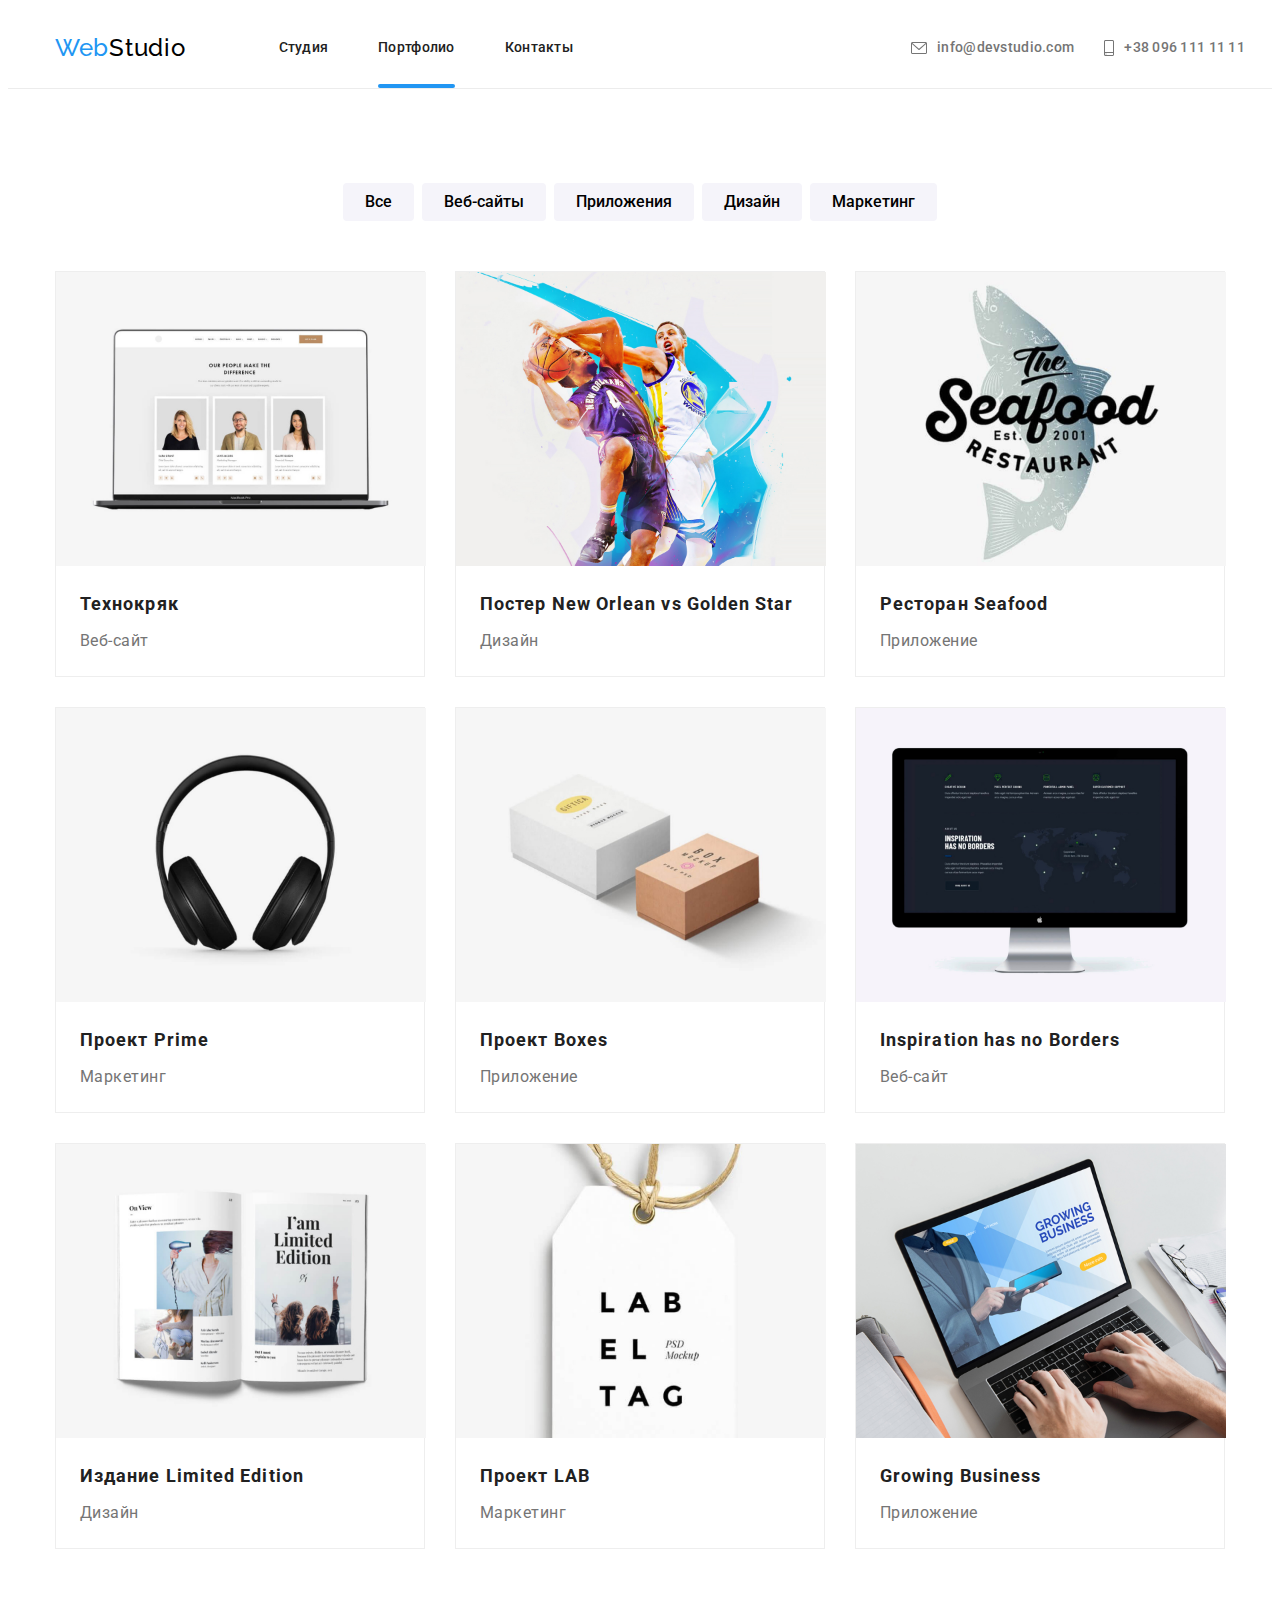
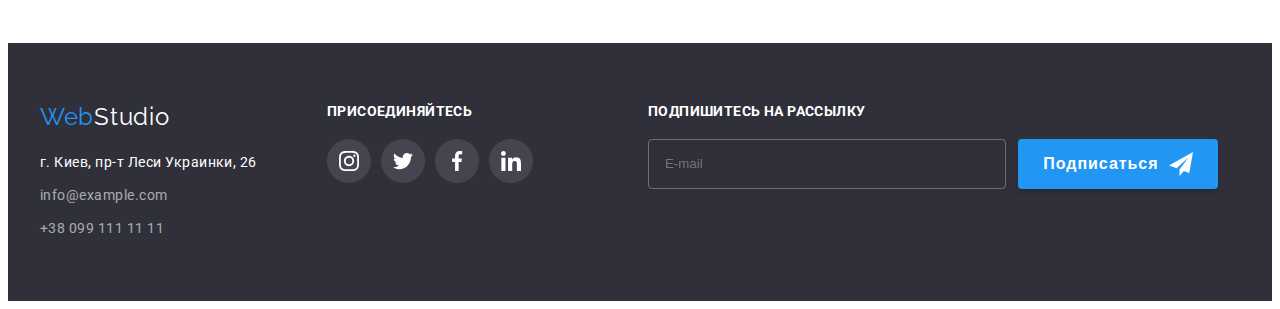
==== portfolio.html @ f9ff65e9 "1-st part" ====
<!DOCTYPE html>
<html lang="ru">
<head>
    <meta charset="UTF-8">
    <meta http-equiv="X-UA-Compatible" content="IE=edge">
    <meta name="viewport" content="width=device-width, initial-scale=1.0">
    <link href="https://fonts.googleapis.com/css2?family=Raleway:wght@700&family=Roboto:wght@400;500;700;900&display=swap" rel="stylesheet">
    <link rel="stylesheet" href="https://cdnjs.cloudflare.com/ajax/libs/modern-normalize/1.0.0/modern-normalize.min.css" integrity="sha512-ISS7cAi1PEhQ8jnbJpJZMd29NlhNj4AWYyLOSp2CE/CsHxTCu+r+t0D2yoJudVrd0/8fTVPUVDzY5Tvli75u/g==" crossorigin="anonymous">
    <link rel="stylesheet" href="./css/main.min.css">
    <title>Portfolio</title>
</head>
<body>
    <header class="header header--bordered">
        <div class="container header__container ">
            <a href="" class="logo header__logo"><span class="logo__web">Web</span>Studio</a>
            <button type="button" class="mobile-menu__open" data-mobile-menu-open>
                <svg class="mobile-menu__icon" width="40" height="40" class="icon">
                    <use href="./images/sprite.svg#mobile-open"></use>
                </svg>
            </button>
        
            <div class="mobile-menu" data-mobile-menu>
                <button type="button" class="mobile-menu__close" data-mobile-menu-close>
                    <svg class="mobile-menu__icon" width="40" height="40" class="icon">
                        <use href="./images/sprite.svg#mobile-close"></use>
                    </svg>
                </button>
                <nav class="nav">
                    <ul class="nav__list list">
                        <li class="nav__item">
                            <a href="./index.html" class="nav__link">Студия</a>
                        </li>
    
                        <li class="nav__item">
                            <a class="nav__link nav__link--current" href="./portfolio.html">Портфолио</a>
                        </li>
    
                        <li class="nav__item">
                            <a class="nav__link" href="">Контакты</a>
                        </li>
                    </ul>
                </nav>
                <ul class="contacts list">
                    <li class="contacts__item">
                        <a class="contacts__link" href="mailto:info@devstudio.com" target="_blank">
                            <svg class="contacts__icon" width="16" height="12" class="icon">
                                <use href="./images/sprite.svg#envelope"></use>
                            </svg>
                            <span class="contacts__info">info@devstudio.com</span>
                        </a>
                    </li>
    
                    <li class="contacts__item">
                        <a class="contacts__link" href="tel:0961111111">
                            <svg class="contacts__icon" width="10" height="16" class="icon">
                                <use href="./images/sprite.svg#smartphone"></use>
                            </svg>
                            <span class="contacts__info">+38 096 111 11 11</span>
                        </a>
                    </li>
                </ul>
    
                <ul class="mobile-menu__socials">
                    <li class="mobile-menu__social-link"><a href="">Instagram</a></li>
                    <li class="mobile-menu__social-link"><a href="">Twitter</a></li>
                    <li class="mobile-menu__social-link"><a href="">Facebook</a></li>
                    <li class="mobile-menu__social-link"><a href="">LinkedIn</a></li>
                </ul>
            </div>
        </div>
    </header>
    
    <main>
        <section class="portfolio">
            <div class="container">
                <ul class="filter list">
                    <li class="filter__item"><button class="filter__btn" type="button">Все</button></li>
                    <li class="filter__item"><button class="filter__btn" type="button">Веб-сайты</button></li>
                    <li class="filter__item"><button class="filter__btn" type="button">Приложения</button></li>
                    <li class="filter__item"><button class="filter__btn" type="button">Дизайн</button></li>
                    <li class="filter__item"><button class="filter__btn" type="button">Маркетинг</button></li>
                </ul>
            
                <ul class="portfolio__list list ">
                    <li class="portfolio__item">
                        <a class="project" href="">
                            <div class="project__animation">
                                <img class="project__img" src="./images/Portfolio1.jpg" alt="Ноутбук с фото людей на экране" width="370">
                                <p class="project__description">Технокряк это современная площадка распространения коронавируса. Компании используют эту платформу для цифрового шпионажа и атак на защищённые сервера конкурентов.</p>
                            </div>

                            <div class="project__caption">
                                <h2 class="project__name">Технокряк</h2>
                                <p class="project__type">Веб-сайт</p>   
                            </div>
                        </a>                        
                    </li>

                    <li class="portfolio__item">
                        <a class="project" href="">
                            <div class="project__animation">
                                <img class="project__img" src="./images/Portfolio2.jpg" alt="Два баскетболиста" width="370">
                                <p class="project__description">Технокряк это современная площадка распространения коронавируса. Компании используют эту платформу для цифрового шпионажа и атак на защищённые сервера конкурентов.</p>
                            </div>
                            
                            <div class="project__caption">
                                <h2 class="project__name">Постер New Orlean vs Golden Star</h2>
                                <p class="project__type">Дизайн</p> 
                            </div>
                        </a>
                        
                    </li>

                    <li class="portfolio__item">
                        <a class="project" href="">
                            <div class="project__animation">
                                <img class="project__img" src="./images/Portfolio3.jpg" alt="Надпись The Seafood Restaurant с рыбой на заднем фоне" width="370">
                                <p class="project__description">Технокряк это современная площадка распространения коронавируса. Компании используют эту платформу для цифрового шпионажа и атак на защищённые сервера конкурентов.</p>
                            </div>
                            
                            <div class="project__caption">
                                <h2 class="project__name">Ресторан Seafood</h2>
                                <p class="project__type">Приложение</p>
                            </div> 
                        </a>                       
                    </li>

                    <li class="portfolio__item">
                        <a class="project" href="">
                            <div class="project__animation">
                                <img class="project__img" src="./images/Portfolio4.jpg" alt="Накладные наушники" width="370">
                                <p class="project__description">Технокряк это современная площадка распространения коронавируса. Компании используют эту платформу для цифрового шпионажа и атак на защищённые сервера конкурентов.</p>
                            </div>

                            <div class="project__caption">
                                <h2 class="project__name">Проект Prime</h2>
                                <p class="project__type">Маркетинг</p>
                            </div>
                        </a>                       
                    </li>

                    <li class="portfolio__item">
                        <a class="project" href="">
                            <div class="project__animation">
                                <img class="project__img" src="./images/Portfolio5.jpg" alt="Две коробки" width="370">
                                <p class="project__description">Технокряк это современная площадка распространения коронавируса. Компании используют эту платформу для цифрового шпионажа и атак на защищённые сервера конкурентов.</p>
                            </div>

                            <div class="project__caption">
                                <h2 class="project__name">Проект Boxes</h2>
                                <p class="project__type">Приложение</p>
                            </div> 
                        </a>
                    </li>

                    <li class="portfolio__item">
                        <a class="project" href="">
                            <div class="project__animation">
                                <img class="project__img" src="./images/Portfolio6.jpg" alt="Монитор" width="370">
                                <p class="project__description">Технокряк это современная площадка распространения коронавируса. Компании используют эту платформу для цифрового шпионажа и атак на защищённые сервера конкурентов.</p>
                            </div>

                            <div class="project__caption">
                                <h2 class="project__name">Inspiration has no Borders</h2>
                                <p class="project__type">Веб-сайт</p>
                            </div>
                        </a> 
                    </li>
                    
                    <li class="portfolio__item">
                        <a class="project" href="">
                            <div class="project__animation">
                                <img class="project__img" src="./images/Portfolio7.jpg" alt="Журнал с иллюстрациями" width="370">
                                <p class="project__description">Технокряк это современная площадка распространения коронавируса. Компании используют эту платформу для цифрового шпионажа и атак на защищённые сервера конкурентов.</p>
                            </div>

                            <div class="project__caption">
                                <h2 class="project__name">Издание Limited Edition</h2>
                                <p class="project__type">Дизайн</p>
                            </div>
                        </a>                       
                    </li>

                    <li class="portfolio__item">
                        <a class="project" href="">
                            <div class="project__animation">
                                <img class="project__img" src="./images/Portfolio8.jpg" alt="Этикетка" width="370">
                                <p class="project__description">Технокряк это современная площадка распространения коронавируса. Компании используют эту платформу для цифрового шпионажа и атак на защищённые сервера конкурентов.</p>
                            </div>

                            <div class="project__caption">
                                <h2 class="project__name">Проект LAB</h2>
                                <p class="project__type">Маркетинг</p> 
                            </div> 
                        </a>                     
                    </li>

                    <li class="portfolio__item">
                        <a class="project" href="">
                            <div class="project__animation">
                                <img class="project__img" src="./images/Portfolio9.jpg" alt="Руки печатают на клавиатуре ноутбука" width="370">
                                <p class="project__description">Технокряк это современная площадка распространения коронавируса. Компании используют эту платформу для цифрового шпионажа и атак на защищённые сервера конкурентов.</p>
                            </div>

                            <div class="project__caption">
                                <h2 class="project__name">Growing Business</h2>
                                <p class="project__type">Приложение</p>
                            </div>
                        </a>                       
                    </li>
                </ul>
            </div>
        </section>
    </main>

    <footer class="footer">
        <div class="container footer__container">
            <div class="footer__first-column">
                <a href="" class="logo footer__logo"><span class="logo__web">Web</span>Studio</a>
                <address class="address">
                    <span class="address__physical">г. Киев, пр-т Леси Украинки, 26</span>
                    <ul class="address__list list">
                        <li class="address__item">
                            <a class="address__link" href="mailto:info@example.com" target="_blank">info@example.com</a>
    
                        </li>
                        <li class="address__item">
                            <a class="address__link" href="tel:0961111111">+38 099 111 11 11</a>
    
                        </li>
                    </ul>
                </address>
            </div>
    
            <div class="footer__second-column">
                <p class="footer__join">Присоединяйтесь</p>
                <ul class="socials footer__socials list">
                    <li class="socials__item footer__socials-link"><a class="socials__link" href="">
                            <svg class="socials__icon" width="20" height="20" aria-label="instagram">
                                <use href="./images/sprite.svg#inst"></use>
                            </svg></a></li>
                    <li><a class="socials__link footer__socials-link" href="">
                            <svg class="socials__icon" width="20" height="20" aria-label="twitter">
                                <use href="./images/sprite.svg#twitter"></use>
                            </svg></a></li>
                    <li><a class="socials__link footer__socials-link" href="">
                            <svg class="socials__icon" width="20" height="20" aria-label="facebook">
                                <use href="./images/sprite.svg#facebook"></use>
                            </svg></a></li>
                    <li><a class="socials__link footer__socials-link" href="">
                            <svg class="socials__icon" width="20" height="20" aria-label="linkedin">
                                <use href="./images/sprite.svg#linkedin"></use>
                            </svg></a></li>
                </ul>
            </div>
    
            <div class="footer__third-column">
                <form class="footer__form">
                    <label class="footer__join" for="email">Подпишитесь на рассылку</label>
                    <input class="footer__input" name="email-sub" type="email" id="email" placeholder="E-mail">
                </form>
                <button type="submit" class="footer__btn btn">Подписаться<span class="footer__btn-icon"><svg
                            class="footer__tg" width="24" height="24">
                            <use href="./images/sprite.svg#send"></use>
                        </svg></span></button>
            </div>
        </div>
    </footer>

    <script src="./js/mobile-menu.js"></script>
</body>
</html>
---- css/main.min.css ----
html{-webkit-box-sizing:border-box;box-sizing:border-box}*,*::before,*::after{-webkit-box-sizing:inherit;box-sizing:inherit}p,h1,h2,h3,h4,h5,h6{margin:0}ul{margin:0;padding:0;list-style:none}button{cursor:pointer}img{display:block;width:100%;height:auto}a{text-decoration:none;color:inherit}svg{fill:currentColor}body{color:#212121;background-color:#fff;font-family:'Roboto', sans-serif;letter-spacing:0.03em}p{color:#757575}.container{padding:0 15px;margin-left:auto;margin-right:auto}@media screen and (min-width: 480px){.container{width:480px}}@media screen and (min-width: 768px){.container{width:768px}}@media screen and (min-width: 1200px){.container{width:1200px}}.btn{color:#fff;background-color:#2196f3;font-weight:700;font-size:16px;line-height:1.87;letter-spacing:0.06em;display:inline-block;padding:10px 32px;border-radius:4px;-webkit-box-shadow:0px 4px 4px rgba(0,0,0,0.15);box-shadow:0px 4px 4px rgba(0,0,0,0.15);margin-right:auto;margin-left:auto;border:0}.headline{font-weight:700;font-size:36px;line-height:1.17;text-align:center;margin-bottom:50px}.socials{width:206px;height:44px;display:-webkit-box;display:-ms-flexbox;display:flex;-webkit-box-pack:justify;-ms-flex-pack:justify;justify-content:space-between}.socials__link{display:-webkit-box;display:-ms-flexbox;display:flex;-webkit-box-align:center;-ms-flex-align:center;align-items:center;width:44px;height:44px;padding:12px;border-radius:50%;-webkit-transition:color 250ms cubic-bezier(0.4, 0, 0.2, 1),background-color 250ms cubic-bezier(0.4, 0, 0.2, 1);transition:color 250ms cubic-bezier(0.4, 0, 0.2, 1),background-color 250ms cubic-bezier(0.4, 0, 0.2, 1)}.socials__link:hover,.socials__link:focus{color:#fff;background-color:#2196f3}.logo{font-family:'Raleway', sans-serif;font-style:700;font-size:24px;line-height:1.19;letter-spacing:0.03em;display:block}.logo__web{color:#2196f3}.header__logo{color:#000000;padding:16px 0}.footer__logo{color:#fff}.header{font-weight:500;font-size:14px;line-height:1.18;letter-spacing:0.02em}.header__container{display:-webkit-box;display:-ms-flexbox;display:flex;-webkit-box-align:center;-ms-flex-align:center;align-items:center;-webkit-box-pack:justify;-ms-flex-pack:justify;justify-content:space-between}@media screen and (min-width: 768px){.header{line-height:1.14;-webkit-box-pack:stretch;-ms-flex-pack:stretch;justify-content:stretch}.header--bordered{border-bottom:1px solid #ececec}}@media screen and (max-width: 767px){.nav{font-size:40px;margin-bottom:302px}.nav__item:not(:last-child){margin-bottom:32px}}@media screen and (min-width: 768px){.nav{margin-left:88px;line-height:1.14;margin-right:auto}.nav__list{display:-webkit-box;display:-ms-flexbox;display:flex}.nav__item:not(:last-child){margin-right:50px}}@media screen and (min-width: 1200px){.nav{margin-left:93px}}.contacts{display:-webkit-box;display:-ms-flexbox;display:flex;color:#757575}@media screen and (max-width: 767px){.contacts{-webkit-box-orient:vertical;-webkit-box-direction:reverse;-ms-flex-direction:column-reverse;flex-direction:column-reverse}.contacts__item:first-child{font-size:24px}.contacts__item:last-child{font-size:34px;color:#2196f3;margin-bottom:32px}}@media screen and (min-width: 768px) and (max-width: 1199px){.contacts{-webkit-box-orient:vertical;-webkit-box-direction:normal;-ms-flex-direction:column;flex-direction:column;-webkit-box-pack:center;-ms-flex-pack:center;justify-content:center}.contacts__link{height:14px}}@media screen and (min-width: 1200px){.contacts__item:not(:last-child){margin-right:30px}}.contacts__icon{display:none}@media screen and (min-width: 768px){.contacts__icon{display:block;fill:currentColor;margin-right:10px}}.nav__link,.contacts__link{display:-webkit-box;display:-ms-flexbox;display:flex;-webkit-box-align:center;-ms-flex-align:center;align-items:center;-webkit-transition:color 250ms cubic-bezier(0.4, 0, 0.2, 1);transition:color 250ms cubic-bezier(0.4, 0, 0.2, 1)}.nav__link:hover,.contacts__link:hover{color:#2196f3}@media screen and (min-width: 768px){.nav__link,.contacts__link{height:80px}}@media screen and (min-width: 768px) and (max-width: 1199px){.contacts__link{height:14px}.contacts__link:first-child{margin-bottom:10px}}@media screen and (min-width: 768px){.nav__link--current{position:relative}.nav__link--current::after{content:'';display:block;position:absolute;background-color:#2196f3;border-radius:2px;width:100%;height:4px;bottom:0px}}.mobile-menu__socials{display:-webkit-box;display:-ms-flexbox;display:flex;margin:64px -10px 0 -10px;-ms-flex-wrap:wrap;flex-wrap:wrap}.mobile-menu__social-link{padding:0 10px;color:#2196f3;font-size:18px}.mobile-menu__social-link:not(:last-child){border-right:1px solid rgba(33,33,33,0.2)}@media screen and (min-width: 768px){.mobile-menu__social-link{display:none}}@media screen and (max-width: 767px){.mobile-menu{width:100%;position:absolute;-webkit-transform:translateX(-100%);transform:translateX(-100%);background-color:#fff;top:0;left:0;padding:48px 40px;-webkit-transition:-webkit-transform 250ms cubic-bezier(0.4, 0, 0.2, 1);transition:-webkit-transform 250ms cubic-bezier(0.4, 0, 0.2, 1);transition:transform 250ms cubic-bezier(0.4, 0, 0.2, 1);transition:transform 250ms cubic-bezier(0.4, 0, 0.2, 1), -webkit-transform 250ms cubic-bezier(0.4, 0, 0.2, 1);z-index:3}.mobile-menu--shown{-webkit-transform:translateX(0%);transform:translateX(0%)}}@media screen and (min-width: 768px){.mobile-menu{display:-webkit-box;display:-ms-flexbox;display:flex;width:100%}}.mobile-menu__open,.mobile-menu__close{width:40px;height:40px;padding:0;border:0;background-color:inherit}@media screen and (min-width: 768px){.mobile-menu__open,.mobile-menu__close{display:none}}.mobile-menu__open:hover,.mobile-menu__open:focus,.mobile-menu__close:hover,.mobile-menu__close:focus{color:#2196f3}.mobile-menu__close{position:absolute;right:15px;top:10px}.mobile-menu__icon{fill:currentColor}.hero{background-color:#2f303a;background-image:-webkit-gradient(linear, left top, right top, from(rgba(47,48,58,0.4)), to(rgba(47,48,58,0.4))),url(../images/hero.jpg);background-image:linear-gradient(to right, rgba(47,48,58,0.4), rgba(47,48,58,0.4)),url(../images/hero.jpg);background-repeat:no-repeat;background-position:center;background-size:cover;text-align:center;padding:118px 0}@media screen and (min-width: 1200px){.hero{padding:200px 0}}.hero__title{margin:0 auto 30px auto;color:#fff;font-weight:900;line-height:1.36;text-align:center;letter-spacing:0.06em;text-transform:uppercase;font-size:26px}@media screen and (min-width: 480px){.hero__title{width:360px}}@media screen and (min-width: 1200px){.hero__title{width:696px;height:120px;font-size:44px}}.feat{font-size:14px;padding-top:60px;padding-bottom:60px}@media screen and (min-width: 1200px){.feat{padding-top:94px;padding-bottom:94px;margin-bottom:0px}}.feat__list{display:-webkit-box;display:-ms-flexbox;display:flex;-webkit-box-pack:justify;-ms-flex-pack:justify;justify-content:space-between;-ms-flex-wrap:wrap;flex-wrap:wrap}.feat__item{width:100%}.feat__item:not(:last-child){margin-bottom:30px}@media screen and (min-width: 480px){.feat__item{width:450px}}@media screen and (min-width: 768px){.feat__item{width:354px}}@media screen and (min-width: 1200px){.feat__item{width:270px;margin-bottom:0}}.feat__plug-container{width:100%;height:120px;background-color:#f5f4fa;margin-bottom:30px;border-radius:4px;display:-webkit-box;display:-ms-flexbox;display:flex;-webkit-box-align:center;-ms-flex-align:center;align-items:center;-webkit-box-pack:center;-ms-flex-pack:center;justify-content:center}@media screen and (min-width: 480px){.feat__plug-container{width:450px}}@media screen and (min-width: 768px){.feat__plug-container{width:354px}}@media screen and (min-width: 1200px){.feat__plug-container{width:270px}}.feat__name{font-weight:700;line-height:1.14;text-transform:uppercase;margin:0 0 10px 0;font-size:14px}.feat__descr{font-weight:400;line-height:1.71}.ocupation{display:none}@media screen and (min-width: 1200px){.ocupation{display:block;padding-bottom:94px}.ocupation__list{display:-webkit-box;display:-ms-flexbox;display:flex;-webkit-box-pack:justify;-ms-flex-pack:justify;justify-content:space-between}.ocupation__link{position:relative;display:block;width:370px}.ocupation__caption{text-transform:uppercase;font-weight:700;font-size:14px;line-height:16px;text-align:center;color:#fff;background-image:-webkit-gradient(linear, left top, right top, from(rgba(47,48,58,0.8)), to(rgba(47,48,58,0.8)));background-image:linear-gradient(to right, rgba(47,48,58,0.8), rgba(47,48,58,0.8));width:100%;height:70px;position:absolute;bottom:0px;padding-top:27px;padding-bottom:27px}}.team{background-color:#f5f4fa;padding-top:60px;padding-bottom:60px}@media screen and (min-width: 1200px){.team{padding-top:94px;padding-bottom:94px}}.team__list{display:-webkit-box;display:-ms-flexbox;display:flex;-webkit-box-pack:justify;-ms-flex-pack:justify;justify-content:space-between;-ms-flex-wrap:wrap;flex-wrap:wrap;margin-bottom:-30px}@media screen and (min-width: 768px){.team__list{margin-bottom:-30px}}.team__item{-webkit-box-shadow:0px 1px 3px rgba(0,0,0,0.12),0px 1px 1px rgba(0,0,0,0.14),0px 2px 1px rgba(0,0,0,0.2);box-shadow:0px 1px 3px rgba(0,0,0,0.12),0px 1px 1px rgba(0,0,0,0.14),0px 2px 1px rgba(0,0,0,0.2);border-radius:0px 0px 4px 4px;margin-bottom:30px}@media screen and (min-width: 480px){.team__item{width:450px}}@media screen and (min-width: 768px){.team__item{width:354px;margin-bottom:30px}}@media screen and (min-width: 1200px){.team__item{width:270px}}.pro{padding-bottom:30px;text-align:center;background:#fff}.pro__name{font-weight:500;font-size:16px;line-height:1.19;margin-top:30px;margin-bottom:10px}.pro__sphere{font-weight:400;font-size:16px;line-height:1.19}.pro__socials{margin-top:16px;margin-left:auto;margin-right:auto;color:#afb1b8}.clients{padding-top:60px;padding-bottom:60px}@media screen and (min-width: 1200px){.clients{padding-top:94px;padding-bottom:94px}}.clients__list{display:-webkit-box;display:-ms-flexbox;display:flex;-webkit-box-pack:justify;-ms-flex-pack:justify;justify-content:space-between;-ms-flex-wrap:wrap;flex-wrap:wrap;margin-bottom:-30px}@media screen and (min-width: 1200px){.clients__list{margin-bottom:0}}@media screen and (max-width: 767px){.clients__item{-ms-flex-preferred-size:calc((100% - 30px) / 2);flex-basis:calc((100% - 30px) / 2)}}@media screen and (min-width: 768px) and (max-width: 1199px){.clients__item{-ms-flex-preferred-size:calc((100% - 30px) / 3);flex-basis:calc((100% - 30px) / 3)}}.clients__link{height:92px;border:1px solid #afb1b8;border-radius:4px;color:#afb1b8;display:-webkit-box;display:-ms-flexbox;display:flex;-webkit-box-pack:center;-ms-flex-pack:center;justify-content:center;-webkit-box-align:center;-ms-flex-align:center;align-items:center;-webkit-transition:border-color 250ms cubic-bezier(0.4, 0, 0.2, 1),color 250ms cubic-bezier(0.4, 0, 0.2, 1);transition:border-color 250ms cubic-bezier(0.4, 0, 0.2, 1),color 250ms cubic-bezier(0.4, 0, 0.2, 1);margin-bottom:30px}@media screen and (min-width: 1200px){.clients__link{width:170px}}.clients__link:hover,.clients__link:focus{border-color:#2196f3;color:#2196f3}.footer{padding-top:60px;padding-bottom:60px;background-color:#2f303a}@media screen and (max-width: 1199px){.footer{text-align:center}}.footer__logo{margin-bottom:20px}@media screen and (min-width: 768px){.footer__container{display:-webkit-box;display:-ms-flexbox;display:flex;-ms-flex-wrap:wrap;flex-wrap:wrap;padding:60px 80px 60px 76px}}@media screen and (min-width: 1200px){.footer__container{padding:0;-webkit-box-pack:start;-ms-flex-pack:start;justify-content:flex-start;-ms-flex-wrap:nowrap;flex-wrap:nowrap}}.footer__join{font-weight:700;font-size:14px;line-height:16px;letter-spacing:0.03em;text-transform:uppercase;color:#fff;margin-bottom:20px}.footer__btn{display:-webkit-box;display:-ms-flexbox;display:flex;-webkit-box-pack:center;-ms-flex-pack:center;justify-content:center;-webkit-box-align:center;-ms-flex-align:center;align-items:center;text-align:center;-ms-flex-item-align:end;align-self:flex-end;margin:0 auto;width:200px;height:50px;padding:0}@media screen and (min-width: 1200px){.footer__btn{margin-left:12px;-ms-flex-item-align:end;align-self:flex-end}}.footer__form{display:-webkit-box;display:-ms-flexbox;display:flex;-webkit-box-orient:vertical;-webkit-box-direction:normal;-ms-flex-direction:column;flex-direction:column}.footer__tg{margin-left:10px;display:block;height:24px}.footer__input{width:100%;height:50px;margin:0 auto 20px auto;padding:15px 16px;background-color:inherit;border:1px solid rgba(255,255,255,0.3);-webkit-filter:drop-shadow(0px 4px 4px rgba(0,0,0,0.15));filter:drop-shadow(0px 4px 4px rgba(0,0,0,0.15));border-radius:4px;-webkit-transition:border-color 250ms cubic-bezier(0.4, 0, 0.2, 1);transition:border-color 250ms cubic-bezier(0.4, 0, 0.2, 1)}@media screen and (min-width: 480px){.footer__input{width:450px}}@media screen and (min-width: 1200px){.footer__input{width:358px}}.footer__input:focus-within{outline:0;border-color:#2196f3;color:#fff}.address{font-style:normal;font-weight:400;font-size:14px;line-height:1.71;color:#fff;display:-webkit-box;display:-ms-flexbox;display:flex;-webkit-box-orient:vertical;-webkit-box-direction:normal;-ms-flex-direction:column;flex-direction:column}.address__item{margin-top:9px}.address__link{color:rgba(255,255,255,0.6);-webkit-transition:color 250ms cubic-bezier(0.4, 0, 0.2, 1);transition:color 250ms cubic-bezier(0.4, 0, 0.2, 1)}.address__link:hover,.address__link:focus{color:#2196f3}.footer__second-column{display:-webkit-box;display:-ms-flexbox;display:flex;-webkit-box-orient:vertical;-webkit-box-direction:normal;-ms-flex-direction:column;flex-direction:column;-webkit-box-align:center;-ms-flex-align:center;align-items:center;margin:60px auto}@media screen and (min-width: 768px){.footer__second-column{margin:0 0 102px auto}}@media screen and (min-width: 1200px){.footer__second-column{-webkit-box-align:start;-ms-flex-align:start;align-items:flex-start;margin:0 93px 0 70px}}.footer__socials-link{color:#fff;background-color:rgba(255,255,255,0.1);border-radius:50%}.footer__third-column{margin:0 auto}@media screen and (min-width: 1200px){.footer__third-column{width:570px;display:-webkit-box;display:-ms-flexbox;display:flex;-webkit-box-align:start;-ms-flex-align:start;align-items:flex-start;height:86px}}.backdrop{position:fixed;top:0;left:0;width:100%;height:100%;background-color:rgba(0,0,0,0.2);-webkit-transition:opacity 250ms cubic-bezier(0.4, 0, 0.2, 1);transition:opacity 250ms cubic-bezier(0.4, 0, 0.2, 1)}.backdrop--is-hidden{opacity:0;pointer-events:none}.backdrop--is-hidden .modal{-webkit-transform:translate(-50%, -50%) scale(0.5);transform:translate(-50%, -50%) scale(0.5)}.modal{position:absolute;top:50%;left:50%;-webkit-transform:translate(-50%, -50%) scale(1);transform:translate(-50%, -50%) scale(1);padding:40px;background-color:#fff;-webkit-transition:-webkit-transform 250ms cubic-bezier(0.4, 0, 0.2, 1);transition:-webkit-transform 250ms cubic-bezier(0.4, 0, 0.2, 1);transition:transform 250ms cubic-bezier(0.4, 0, 0.2, 1);transition:transform 250ms cubic-bezier(0.4, 0, 0.2, 1), -webkit-transform 250ms cubic-bezier(0.4, 0, 0.2, 1);width:100%}@media screen and (min-width: 480px){.modal{width:450px}}@media screen and (min-width: 1200px){.modal{width:528px;height:581px}}.close-btn{padding:0;border:0;background-color:inherit;position:absolute;top:8px;right:8px;cursor:pointer;fill:currentColor;-webkit-transition:color 250ms cubic-bezier(0.4, 0, 0.2, 1);transition:color 250ms cubic-bezier(0.4, 0, 0.2, 1)}.close-btn:hover,.close-btn:focus{color:#2196f3}.modal__submit{display:block;width:200px;height:50px;margin-top:30px}.backcall__item{display:block;position:relative;margin-bottom:28px}.backcall__item:last-child{margin-top:10px;margin-bottom:20px}.backcall__input{display:block;width:100%;height:40px;border:1px solid rgba(33,33,33,0.2);border-radius:4px;padding:12px 42px;-webkit-transition:border-color 250ms cubic-bezier(0.4, 0, 0.2, 1);transition:border-color 250ms cubic-bezier(0.4, 0, 0.2, 1)}@media screen and (min-width: 480px){.backcall__input{width:370px}}@media screen and (min-width: 1200px){.backcall__input{width:448px}}.backcall__label{position:absolute;display:inline-block;left:40px;top:0px;-webkit-transform:translate(-40px, -19px);transform:translate(-40px, -19px);font-size:12px;line-height:1.17;letter-spacing:0.01em;color:#757575}.backcall__title{margin-bottom:30px;font-weight:700;font-size:20px;line-height:1.15;text-align:center;color:#212121}.backcall__textarea{resize:none;width:100%;padding:12px 16px;height:120px;display:block;font-size:12px;line-height:1.17;letter-spacing:0.01em;border:1px solid rgba(33,33,33,0.2);border-radius:4px;-webkit-transition:border-color 250ms cubic-bezier(0.4, 0, 0.2, 1);transition:border-color 250ms cubic-bezier(0.4, 0, 0.2, 1)}@media screen and (min-width: 480px){.backcall__textarea{width:370px}}@media screen and (min-width: 1200px){.backcall__textarea{width:448px}}.backcall__textarea::-webkit-input-placeholder{color:rgba(117,117,117,0.5)}.backcall__textarea:-ms-input-placeholder{color:rgba(117,117,117,0.5)}.backcall__textarea::-ms-input-placeholder{color:rgba(117,117,117,0.5)}.backcall__textarea::placeholder{color:rgba(117,117,117,0.5)}.backcall__icon{position:absolute;top:12px;left:12px;-webkit-transition:color 250ms cubic-bezier(0.4, 0, 0.2, 1);transition:color 250ms cubic-bezier(0.4, 0, 0.2, 1)}.terms__checkbox{position:absolute;width:1px;height:1px;margin:-1px;border:0;padding:0;clip:rect(0 0 0 0);overflow:hidden}.terms__link{text-decoration:underline;color:#2196f3;font-size:11.5px;line-height:1.17}.terms__text{max-width:346px;display:block;margin-left:8px;font-size:11.5px;line-height:1.17;color:#757575}@media screen and (min-width: 1200px){.terms__text{font-size:14px}}.terms{display:-webkit-box;display:-ms-flexbox;display:flex;-webkit-box-align:center;-ms-flex-align:center;align-items:center}.terms__icon{display:block;width:16px;height:15px;border:2px solid #212121;border-radius:2px}.terms__checkbox:checked+.terms__icon{background-color:#2196f3;border:0;background-image:url(../images/checkbox.svg);background-size:contain;background-repeat:no-repeat;background-origin:border-box}.backcall__item:focus-within .backcall__input,.backcall__item:focus-within .backcall__textarea{outline:0;border-color:#2196f3}.backcall__item:focus-within .backcall__icon{color:#2196f3;fill:currentColor}.portfolio{padding-top:60px;padding-bottom:60px}@media screen and (min-width: 1200px){.portfolio{padding-top:94px;padding-bottom:94px}}.portfolio__list{margin-top:40px}@media screen and (min-width: 768px){.portfolio__list{margin-top:14px;display:-webkit-box;display:-ms-flexbox;display:flex;-ms-flex-wrap:wrap;flex-wrap:wrap;-webkit-box-pack:justify;-ms-flex-pack:justify;justify-content:space-between}}@media screen and (min-width: 1200px){.portfolio__list{margin-top:50px}}.portfolio__item{border:1px solid #eeeeee;margin-bottom:30px;-webkit-transition:-webkit-box-shadow 250ms cubic-bezier(0.4, 0, 0.2, 1);transition:-webkit-box-shadow 250ms cubic-bezier(0.4, 0, 0.2, 1);transition:box-shadow 250ms cubic-bezier(0.4, 0, 0.2, 1);transition:box-shadow 250ms cubic-bezier(0.4, 0, 0.2, 1), -webkit-box-shadow 250ms cubic-bezier(0.4, 0, 0.2, 1)}@media screen and (min-width: 480px){.portfolio__item{width:450px}.portfolio__item:nth-last-child(-n+1){margin-bottom:0}}@media screen and (min-width: 768px){.portfolio__item{width:354px}.portfolio__item:nth-last-child(-n+1){margin-bottom:0}}@media screen and (min-width: 1200px){.portfolio__item{width:370px}.portfolio__item:nth-last-child(-n+3){margin-bottom:0}}.portfolio__item:hover,.portfolio__item:focus{-webkit-box-shadow:0px 1px 1px rgba(0,0,0,0.12),0px 4px 4px rgba(0,0,0,0.06),1px 4px 6px rgba(0,0,0,0.16);box-shadow:0px 1px 1px rgba(0,0,0,0.12),0px 4px 4px rgba(0,0,0,0.06),1px 4px 6px rgba(0,0,0,0.16)}.filter{display:-webkit-box;display:-ms-flexbox;display:flex;-webkit-box-pack:center;-ms-flex-pack:center;justify-content:center}@media screen and (max-width: 767px){.filter{-ms-flex-wrap:wrap;flex-wrap:wrap;-webkit-box-pack:start;-ms-flex-pack:start;justify-content:flex-start}}@media screen and (max-width: 767px){.filter__item:nth-child(-n+3){margin:0 8px 15px 0}.filter__item:last-child{margin-left:8px}}@media screen and (min-width: 768px){.filter .filter__item+.filter__item{margin-left:8px}}.filter__btn{font-weight:500;font-family:inherit;font-size:16px;line-height:1.62;text-align:center;background-color:#f5f4fa;display:block;padding:6px 22px;border-radius:4px;border:0;-webkit-transition:background-color 250ms cubic-bezier(0.4, 0, 0.2, 1),color 250ms cubic-bezier(0.4, 0, 0.2, 1),-webkit-box-shadow 250ms cubic-bezier(0.4, 0, 0.2, 1);transition:background-color 250ms cubic-bezier(0.4, 0, 0.2, 1),color 250ms cubic-bezier(0.4, 0, 0.2, 1),-webkit-box-shadow 250ms cubic-bezier(0.4, 0, 0.2, 1);transition:box-shadow 250ms cubic-bezier(0.4, 0, 0.2, 1),background-color 250ms cubic-bezier(0.4, 0, 0.2, 1),color 250ms cubic-bezier(0.4, 0, 0.2, 1);transition:box-shadow 250ms cubic-bezier(0.4, 0, 0.2, 1),background-color 250ms cubic-bezier(0.4, 0, 0.2, 1),color 250ms cubic-bezier(0.4, 0, 0.2, 1),-webkit-box-shadow 250ms cubic-bezier(0.4, 0, 0.2, 1)}.filter__btn:hover,.filter__btn:focus{color:#fff;background-color:#2196f3;-webkit-box-shadow:0px 3px 1px rgba(0,0,0,0.1),0px 1px 2px rgba(0,0,0,0.08),0px 2px 2px rgba(0,0,0,0.12);box-shadow:0px 3px 1px rgba(0,0,0,0.1),0px 1px 2px rgba(0,0,0,0.08),0px 2px 2px rgba(0,0,0,0.12)}.project__name{font-weight:700;font-size:18px;line-height:2;letter-spacing:0.06em;color:#212121;text-align:left;margin-bottom:4px}.project__type{font-weight:400;font-size:16px;line-height:1.87;color:#757575}.project__caption{padding:20px 24px}.project__animation{position:relative;height:294px;overflow:hidden;padding:0}@media screen and (min-width: 480px){.project__animation{width:450px}}@media screen and (min-width: 768px){.project__animation{width:354px}}@media screen and (min-width: 1200px){.project__animation{width:370px}}.project__description{font-size:18px;line-height:28px;position:absolute;width:100%;height:100%;padding:63px 24px;margin:0;top:0;background-image:-webkit-gradient(linear, left top, right top, from(rgba(33,150,243,0.9)), to(rgba(33,150,243,0.9)));background-image:linear-gradient(to right, rgba(33,150,243,0.9), rgba(33,150,243,0.9));color:#fff;-webkit-transform:translateY(100%);transform:translateY(100%);-webkit-transition:-webkit-transform 250ms cubic-bezier(0.4, 0, 0.2, 1);transition:-webkit-transform 250ms cubic-bezier(0.4, 0, 0.2, 1);transition:transform 250ms cubic-bezier(0.4, 0, 0.2, 1);transition:transform 250ms cubic-bezier(0.4, 0, 0.2, 1), -webkit-transform 250ms cubic-bezier(0.4, 0, 0.2, 1)}.project:hover .project__description{-webkit-transform:translateY(0%);transform:translateY(0%)}
/*# sourceMappingURL=main.min.css.map */
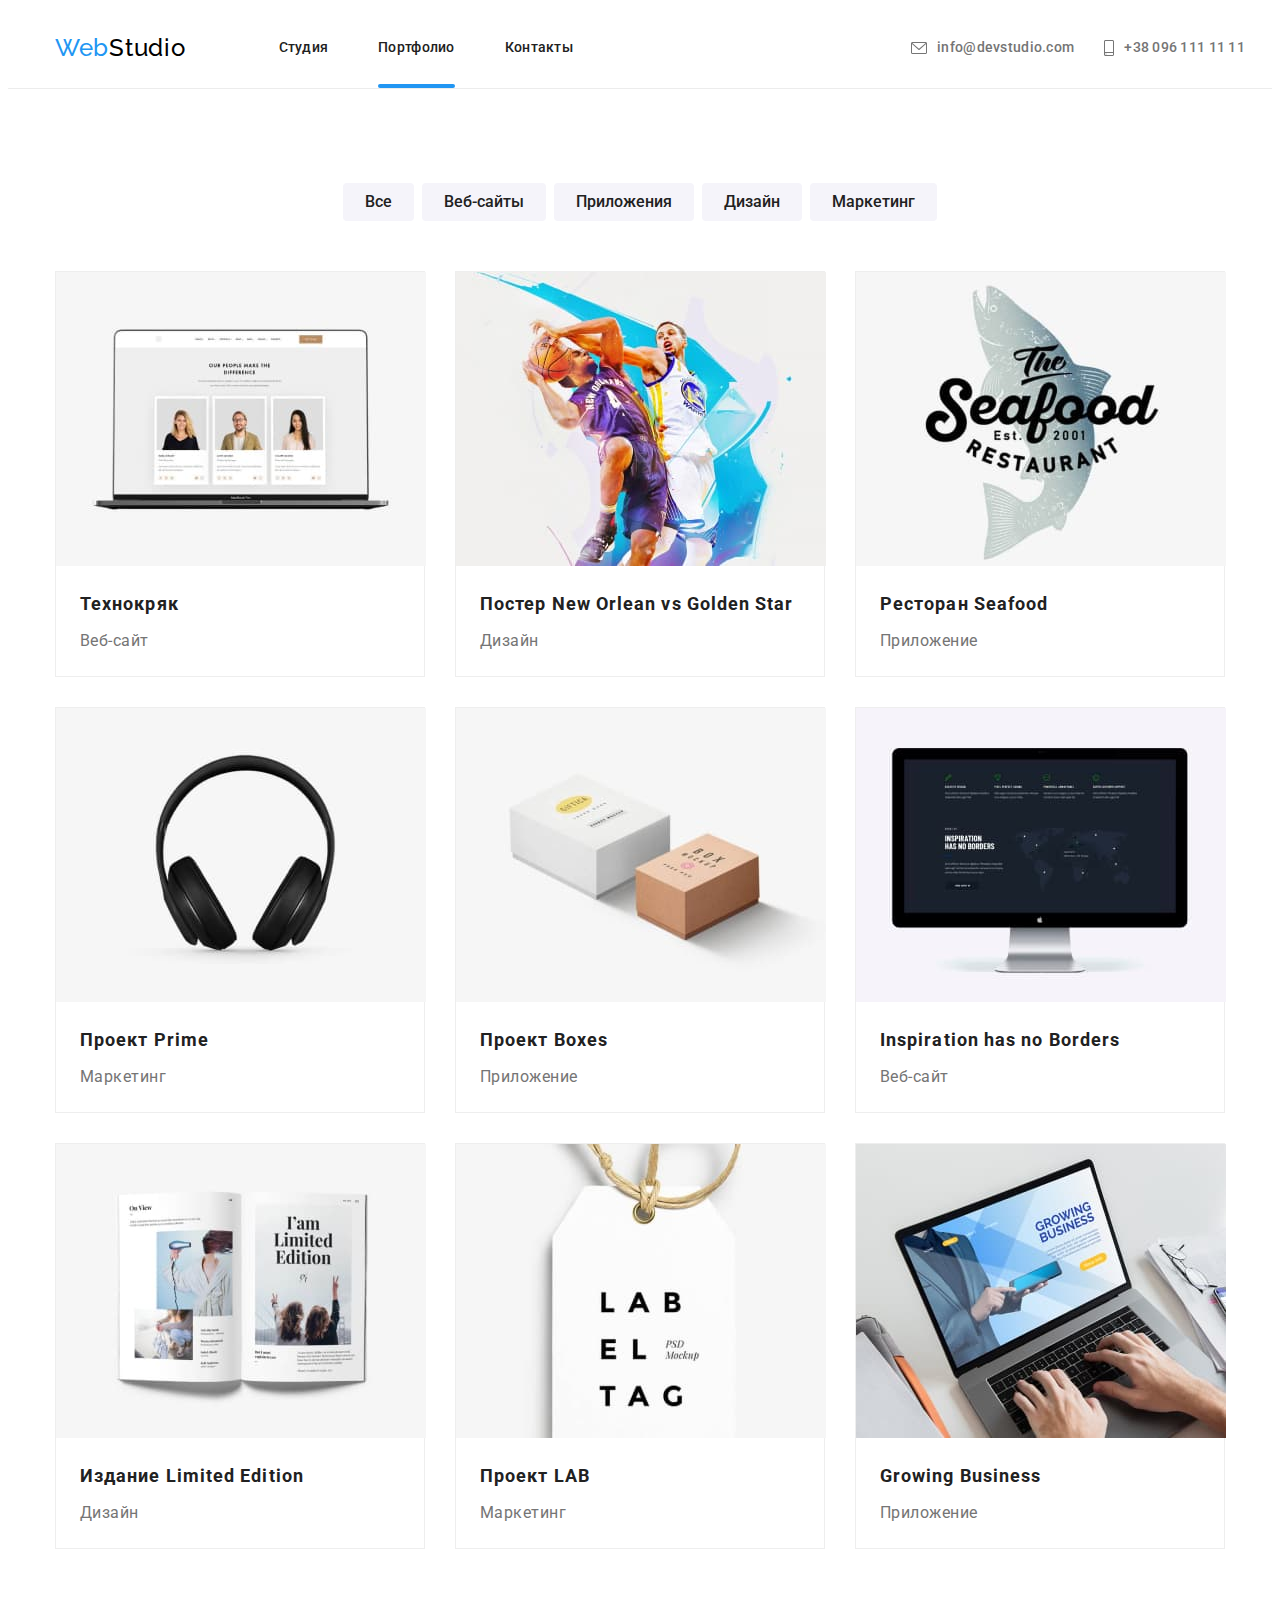
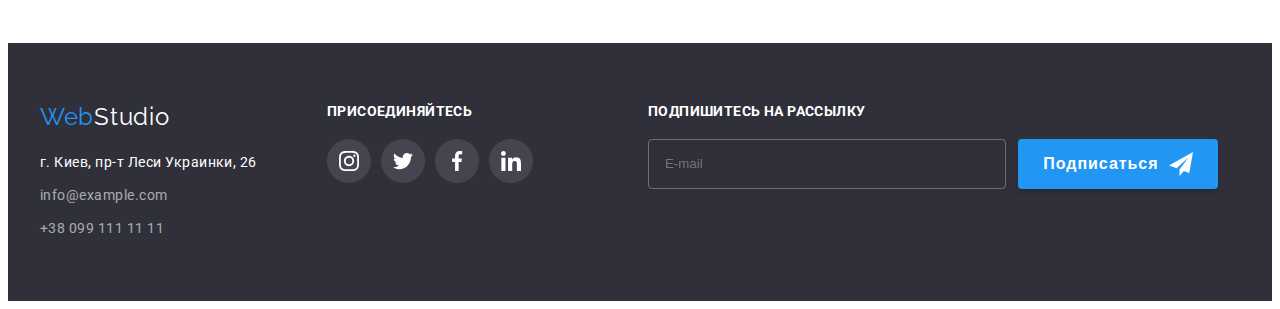
==== commit 8c4e6c3e: "pt.2 complete" ====
--- a/portfolio.html
+++ b/portfolio.html
@@ -85,7 +85,10 @@
                     <li class="portfolio__item">
                         <a class="project" href="">
                             <div class="project__animation">
-                                <img class="project__img" src="./images/Portfolio1.jpg" alt="Ноутбук с фото людей на экране" width="370">
+                                <img class="project__img"
+                                srcset="./images/project-1.jpg 370w, ./images/project-1@2x.jpg 740w"
+                                sizes="(min-width: 1200px) 370px, (min-width: 768px) 354px, (min-width: 480px) 450px, 100vw" 
+                                src="./images/project-1.jpg" alt="Ноутбук с фото людей на экране" width="370">
                                 <p class="project__description">Технокряк это современная площадка распространения коронавируса. Компании используют эту платформу для цифрового шпионажа и атак на защищённые сервера конкурентов.</p>
                             </div>
 
@@ -99,7 +102,10 @@
                     <li class="portfolio__item">
                         <a class="project" href="">
                             <div class="project__animation">
-                                <img class="project__img" src="./images/Portfolio2.jpg" alt="Два баскетболиста" width="370">
+                                <img class="project__img"
+                                srcset="./images/project-2.jpg 370w, ./images/project-2@2x.jpg 740w"
+                                sizes="(min-width: 1200px) 370px, (min-width: 768px) 354px, (min-width: 480px) 450px, 100vw" 
+                                src="./images/project-2.jpg" alt="Два баскетболиста" width="370">
                                 <p class="project__description">Технокряк это современная площадка распространения коронавируса. Компании используют эту платформу для цифрового шпионажа и атак на защищённые сервера конкурентов.</p>
                             </div>
                             
@@ -114,7 +120,10 @@
                     <li class="portfolio__item">
                         <a class="project" href="">
                             <div class="project__animation">
-                                <img class="project__img" src="./images/Portfolio3.jpg" alt="Надпись The Seafood Restaurant с рыбой на заднем фоне" width="370">
+                                <img class="project__img"
+                                srcset="./images/project-3.jpg 370w, ./images/project-3@2x.jpg 740w"
+                                sizes="(min-width: 1200px) 370px, (min-width: 768px) 354px, (min-width: 480px) 450px, 100vw" 
+                                src="./images/project-3.jpg" alt="Надпись The Seafood Restaurant с рыбой на заднем фоне" width="370">
                                 <p class="project__description">Технокряк это современная площадка распространения коронавируса. Компании используют эту платформу для цифрового шпионажа и атак на защищённые сервера конкурентов.</p>
                             </div>
                             
@@ -128,7 +137,10 @@
                     <li class="portfolio__item">
                         <a class="project" href="">
                             <div class="project__animation">
-                                <img class="project__img" src="./images/Portfolio4.jpg" alt="Накладные наушники" width="370">
+                                <img class="project__img"
+                                srcset="./images/project-4.jpg 370w, ./images/project-4@2x.jpg 740w"
+                                sizes="(min-width: 1200px) 370px, (min-width: 768px) 354px, (min-width: 480px) 450px, 100vw" 
+                                src="./images/project-4.jpg" alt="Накладные наушники" width="370">
                                 <p class="project__description">Технокряк это современная площадка распространения коронавируса. Компании используют эту платформу для цифрового шпионажа и атак на защищённые сервера конкурентов.</p>
                             </div>
 
@@ -142,7 +154,10 @@
                     <li class="portfolio__item">
                         <a class="project" href="">
                             <div class="project__animation">
-                                <img class="project__img" src="./images/Portfolio5.jpg" alt="Две коробки" width="370">
+                                <img class="project__img"
+                                srcset="./images/project-5.jpg 370w, ./images/project-5@2x.jpg 740w"
+                                sizes="(min-width: 1200px) 370px, (min-width: 768px) 354px, (min-width: 480px) 450px, 100vw" 
+                                src="./images/project-5.jpg" alt="Две коробки" width="370">
                                 <p class="project__description">Технокряк это современная площадка распространения коронавируса. Компании используют эту платформу для цифрового шпионажа и атак на защищённые сервера конкурентов.</p>
                             </div>
 
@@ -156,7 +171,10 @@
                     <li class="portfolio__item">
                         <a class="project" href="">
                             <div class="project__animation">
-                                <img class="project__img" src="./images/Portfolio6.jpg" alt="Монитор" width="370">
+                                <img class="project__img" 
+                                srcset="./images/project-6.jpg 370w, ./images/project-6@2x.jpg 740w"
+                                sizes="(min-width: 1200px) 370px, (min-width: 768px) 354px, (min-width: 480px) 450px, 100vw"
+                                src="./images/project-6.jpg" alt="Монитор" width="370">
                                 <p class="project__description">Технокряк это современная площадка распространения коронавируса. Компании используют эту платформу для цифрового шпионажа и атак на защищённые сервера конкурентов.</p>
                             </div>
 
@@ -170,7 +188,10 @@
                     <li class="portfolio__item">
                         <a class="project" href="">
                             <div class="project__animation">
-                                <img class="project__img" src="./images/Portfolio7.jpg" alt="Журнал с иллюстрациями" width="370">
+                                <img class="project__img" 
+                                srcset="./images/project-7.jpg 370w, ./images/project-7@2x.jpg 740w"
+                                sizes="(min-width: 1200px) 370px, (min-width: 768px) 354px, (min-width: 480px) 450px, 100vw"
+                                src="./images/project-7.jpg" alt="Журнал с иллюстрациями" width="370">
                                 <p class="project__description">Технокряк это современная площадка распространения коронавируса. Компании используют эту платформу для цифрового шпионажа и атак на защищённые сервера конкурентов.</p>
                             </div>
 
@@ -184,7 +205,10 @@
                     <li class="portfolio__item">
                         <a class="project" href="">
                             <div class="project__animation">
-                                <img class="project__img" src="./images/Portfolio8.jpg" alt="Этикетка" width="370">
+                                <img class="project__img" 
+                                srcset="./images/project-8.jpg 370w, ./images/project-8@2x.jpg 740w"
+                                sizes="(min-width: 1200px) 370px, (min-width: 768px) 354px, (min-width: 480px) 450px, 100vw"
+                                src="./images/project-8.jpg" alt="Этикетка" width="370">
                                 <p class="project__description">Технокряк это современная площадка распространения коронавируса. Компании используют эту платформу для цифрового шпионажа и атак на защищённые сервера конкурентов.</p>
                             </div>
 
@@ -198,7 +222,10 @@
                     <li class="portfolio__item">
                         <a class="project" href="">
                             <div class="project__animation">
-                                <img class="project__img" src="./images/Portfolio9.jpg" alt="Руки печатают на клавиатуре ноутбука" width="370">
+                                <img class="project__img" 
+                                srcset="./images/project-9.jpg 370w, ./images/project-9@2x.jpg 740w"
+                                sizes="(min-width: 1200px) 370px, (min-width: 768px) 354px, (min-width: 480px) 450px, 100vw"
+                                src="./images/project-9.jpg" alt="Руки печатают на клавиатуре ноутбука" width="370">
                                 <p class="project__description">Технокряк это современная площадка распространения коронавируса. Компании используют эту платформу для цифрового шпионажа и атак на защищённые сервера конкурентов.</p>
                             </div>
 
--- a/css/main.min.css
+++ b/css/main.min.css
@@ -1,2 +1,2 @@
-html{-webkit-box-sizing:border-box;box-sizing:border-box}*,*::before,*::after{-webkit-box-sizing:inherit;box-sizing:inherit}p,h1,h2,h3,h4,h5,h6{margin:0}ul{margin:0;padding:0;list-style:none}button{cursor:pointer}img{display:block;width:100%;height:auto}a{text-decoration:none;color:inherit}svg{fill:currentColor}body{color:#212121;background-color:#fff;font-family:'Roboto', sans-serif;letter-spacing:0.03em}p{color:#757575}.container{padding:0 15px;margin-left:auto;margin-right:auto}@media screen and (min-width: 480px){.container{width:480px}}@media screen and (min-width: 768px){.container{width:768px}}@media screen and (min-width: 1200px){.container{width:1200px}}.btn{color:#fff;background-color:#2196f3;font-weight:700;font-size:16px;line-height:1.87;letter-spacing:0.06em;display:inline-block;padding:10px 32px;border-radius:4px;-webkit-box-shadow:0px 4px 4px rgba(0,0,0,0.15);box-shadow:0px 4px 4px rgba(0,0,0,0.15);margin-right:auto;margin-left:auto;border:0}.headline{font-weight:700;font-size:36px;line-height:1.17;text-align:center;margin-bottom:50px}.socials{width:206px;height:44px;display:-webkit-box;display:-ms-flexbox;display:flex;-webkit-box-pack:justify;-ms-flex-pack:justify;justify-content:space-between}.socials__link{display:-webkit-box;display:-ms-flexbox;display:flex;-webkit-box-align:center;-ms-flex-align:center;align-items:center;width:44px;height:44px;padding:12px;border-radius:50%;-webkit-transition:color 250ms cubic-bezier(0.4, 0, 0.2, 1),background-color 250ms cubic-bezier(0.4, 0, 0.2, 1);transition:color 250ms cubic-bezier(0.4, 0, 0.2, 1),background-color 250ms cubic-bezier(0.4, 0, 0.2, 1)}.socials__link:hover,.socials__link:focus{color:#fff;background-color:#2196f3}.logo{font-family:'Raleway', sans-serif;font-style:700;font-size:24px;line-height:1.19;letter-spacing:0.03em;display:block}.logo__web{color:#2196f3}.header__logo{color:#000000;padding:16px 0}.footer__logo{color:#fff}.header{font-weight:500;font-size:14px;line-height:1.18;letter-spacing:0.02em}.header__container{display:-webkit-box;display:-ms-flexbox;display:flex;-webkit-box-align:center;-ms-flex-align:center;align-items:center;-webkit-box-pack:justify;-ms-flex-pack:justify;justify-content:space-between}@media screen and (min-width: 768px){.header{line-height:1.14;-webkit-box-pack:stretch;-ms-flex-pack:stretch;justify-content:stretch}.header--bordered{border-bottom:1px solid #ececec}}@media screen and (max-width: 767px){.nav{font-size:40px;margin-bottom:302px}.nav__item:not(:last-child){margin-bottom:32px}}@media screen and (min-width: 768px){.nav{margin-left:88px;line-height:1.14;margin-right:auto}.nav__list{display:-webkit-box;display:-ms-flexbox;display:flex}.nav__item:not(:last-child){margin-right:50px}}@media screen and (min-width: 1200px){.nav{margin-left:93px}}.contacts{display:-webkit-box;display:-ms-flexbox;display:flex;color:#757575}@media screen and (max-width: 767px){.contacts{-webkit-box-orient:vertical;-webkit-box-direction:reverse;-ms-flex-direction:column-reverse;flex-direction:column-reverse}.contacts__item:first-child{font-size:24px}.contacts__item:last-child{font-size:34px;color:#2196f3;margin-bottom:32px}}@media screen and (min-width: 768px) and (max-width: 1199px){.contacts{-webkit-box-orient:vertical;-webkit-box-direction:normal;-ms-flex-direction:column;flex-direction:column;-webkit-box-pack:center;-ms-flex-pack:center;justify-content:center}.contacts__link{height:14px}}@media screen and (min-width: 1200px){.contacts__item:not(:last-child){margin-right:30px}}.contacts__icon{display:none}@media screen and (min-width: 768px){.contacts__icon{display:block;fill:currentColor;margin-right:10px}}.nav__link,.contacts__link{display:-webkit-box;display:-ms-flexbox;display:flex;-webkit-box-align:center;-ms-flex-align:center;align-items:center;-webkit-transition:color 250ms cubic-bezier(0.4, 0, 0.2, 1);transition:color 250ms cubic-bezier(0.4, 0, 0.2, 1)}.nav__link:hover,.contacts__link:hover{color:#2196f3}@media screen and (min-width: 768px){.nav__link,.contacts__link{height:80px}}@media screen and (min-width: 768px) and (max-width: 1199px){.contacts__link{height:14px}.contacts__link:first-child{margin-bottom:10px}}@media screen and (min-width: 768px){.nav__link--current{position:relative}.nav__link--current::after{content:'';display:block;position:absolute;background-color:#2196f3;border-radius:2px;width:100%;height:4px;bottom:0px}}.mobile-menu__socials{display:-webkit-box;display:-ms-flexbox;display:flex;margin:64px -10px 0 -10px;-ms-flex-wrap:wrap;flex-wrap:wrap}.mobile-menu__social-link{padding:0 10px;color:#2196f3;font-size:18px}.mobile-menu__social-link:not(:last-child){border-right:1px solid rgba(33,33,33,0.2)}@media screen and (min-width: 768px){.mobile-menu__social-link{display:none}}@media screen and (max-width: 767px){.mobile-menu{width:100%;position:absolute;-webkit-transform:translateX(-100%);transform:translateX(-100%);background-color:#fff;top:0;left:0;padding:48px 40px;-webkit-transition:-webkit-transform 250ms cubic-bezier(0.4, 0, 0.2, 1);transition:-webkit-transform 250ms cubic-bezier(0.4, 0, 0.2, 1);transition:transform 250ms cubic-bezier(0.4, 0, 0.2, 1);transition:transform 250ms cubic-bezier(0.4, 0, 0.2, 1), -webkit-transform 250ms cubic-bezier(0.4, 0, 0.2, 1);z-index:3}.mobile-menu--shown{-webkit-transform:translateX(0%);transform:translateX(0%)}}@media screen and (min-width: 768px){.mobile-menu{display:-webkit-box;display:-ms-flexbox;display:flex;width:100%}}.mobile-menu__open,.mobile-menu__close{width:40px;height:40px;padding:0;border:0;background-color:inherit}@media screen and (min-width: 768px){.mobile-menu__open,.mobile-menu__close{display:none}}.mobile-menu__open:hover,.mobile-menu__open:focus,.mobile-menu__close:hover,.mobile-menu__close:focus{color:#2196f3}.mobile-menu__close{position:absolute;right:15px;top:10px}.mobile-menu__icon{fill:currentColor}.hero{background-color:#2f303a;background-image:-webkit-gradient(linear, left top, right top, from(rgba(47,48,58,0.4)), to(rgba(47,48,58,0.4))),url(../images/hero.jpg);background-image:linear-gradient(to right, rgba(47,48,58,0.4), rgba(47,48,58,0.4)),url(../images/hero.jpg);background-repeat:no-repeat;background-position:center;background-size:cover;text-align:center;padding:118px 0}@media screen and (min-width: 1200px){.hero{padding:200px 0}}.hero__title{margin:0 auto 30px auto;color:#fff;font-weight:900;line-height:1.36;text-align:center;letter-spacing:0.06em;text-transform:uppercase;font-size:26px}@media screen and (min-width: 480px){.hero__title{width:360px}}@media screen and (min-width: 1200px){.hero__title{width:696px;height:120px;font-size:44px}}.feat{font-size:14px;padding-top:60px;padding-bottom:60px}@media screen and (min-width: 1200px){.feat{padding-top:94px;padding-bottom:94px;margin-bottom:0px}}.feat__list{display:-webkit-box;display:-ms-flexbox;display:flex;-webkit-box-pack:justify;-ms-flex-pack:justify;justify-content:space-between;-ms-flex-wrap:wrap;flex-wrap:wrap}.feat__item{width:100%}.feat__item:not(:last-child){margin-bottom:30px}@media screen and (min-width: 480px){.feat__item{width:450px}}@media screen and (min-width: 768px){.feat__item{width:354px}}@media screen and (min-width: 1200px){.feat__item{width:270px;margin-bottom:0}}.feat__plug-container{width:100%;height:120px;background-color:#f5f4fa;margin-bottom:30px;border-radius:4px;display:-webkit-box;display:-ms-flexbox;display:flex;-webkit-box-align:center;-ms-flex-align:center;align-items:center;-webkit-box-pack:center;-ms-flex-pack:center;justify-content:center}@media screen and (min-width: 480px){.feat__plug-container{width:450px}}@media screen and (min-width: 768px){.feat__plug-container{width:354px}}@media screen and (min-width: 1200px){.feat__plug-container{width:270px}}.feat__name{font-weight:700;line-height:1.14;text-transform:uppercase;margin:0 0 10px 0;font-size:14px}.feat__descr{font-weight:400;line-height:1.71}.ocupation{display:none}@media screen and (min-width: 1200px){.ocupation{display:block;padding-bottom:94px}.ocupation__list{display:-webkit-box;display:-ms-flexbox;display:flex;-webkit-box-pack:justify;-ms-flex-pack:justify;justify-content:space-between}.ocupation__link{position:relative;display:block;width:370px}.ocupation__caption{text-transform:uppercase;font-weight:700;font-size:14px;line-height:16px;text-align:center;color:#fff;background-image:-webkit-gradient(linear, left top, right top, from(rgba(47,48,58,0.8)), to(rgba(47,48,58,0.8)));background-image:linear-gradient(to right, rgba(47,48,58,0.8), rgba(47,48,58,0.8));width:100%;height:70px;position:absolute;bottom:0px;padding-top:27px;padding-bottom:27px}}.team{background-color:#f5f4fa;padding-top:60px;padding-bottom:60px}@media screen and (min-width: 1200px){.team{padding-top:94px;padding-bottom:94px}}.team__list{display:-webkit-box;display:-ms-flexbox;display:flex;-webkit-box-pack:justify;-ms-flex-pack:justify;justify-content:space-between;-ms-flex-wrap:wrap;flex-wrap:wrap;margin-bottom:-30px}@media screen and (min-width: 768px){.team__list{margin-bottom:-30px}}.team__item{-webkit-box-shadow:0px 1px 3px rgba(0,0,0,0.12),0px 1px 1px rgba(0,0,0,0.14),0px 2px 1px rgba(0,0,0,0.2);box-shadow:0px 1px 3px rgba(0,0,0,0.12),0px 1px 1px rgba(0,0,0,0.14),0px 2px 1px rgba(0,0,0,0.2);border-radius:0px 0px 4px 4px;margin-bottom:30px}@media screen and (min-width: 480px){.team__item{width:450px}}@media screen and (min-width: 768px){.team__item{width:354px;margin-bottom:30px}}@media screen and (min-width: 1200px){.team__item{width:270px}}.pro{padding-bottom:30px;text-align:center;background:#fff}.pro__name{font-weight:500;font-size:16px;line-height:1.19;margin-top:30px;margin-bottom:10px}.pro__sphere{font-weight:400;font-size:16px;line-height:1.19}.pro__socials{margin-top:16px;margin-left:auto;margin-right:auto;color:#afb1b8}.clients{padding-top:60px;padding-bottom:60px}@media screen and (min-width: 1200px){.clients{padding-top:94px;padding-bottom:94px}}.clients__list{display:-webkit-box;display:-ms-flexbox;display:flex;-webkit-box-pack:justify;-ms-flex-pack:justify;justify-content:space-between;-ms-flex-wrap:wrap;flex-wrap:wrap;margin-bottom:-30px}@media screen and (min-width: 1200px){.clients__list{margin-bottom:0}}@media screen and (max-width: 767px){.clients__item{-ms-flex-preferred-size:calc((100% - 30px) / 2);flex-basis:calc((100% - 30px) / 2)}}@media screen and (min-width: 768px) and (max-width: 1199px){.clients__item{-ms-flex-preferred-size:calc((100% - 30px) / 3);flex-basis:calc((100% - 30px) / 3)}}.clients__link{height:92px;border:1px solid #afb1b8;border-radius:4px;color:#afb1b8;display:-webkit-box;display:-ms-flexbox;display:flex;-webkit-box-pack:center;-ms-flex-pack:center;justify-content:center;-webkit-box-align:center;-ms-flex-align:center;align-items:center;-webkit-transition:border-color 250ms cubic-bezier(0.4, 0, 0.2, 1),color 250ms cubic-bezier(0.4, 0, 0.2, 1);transition:border-color 250ms cubic-bezier(0.4, 0, 0.2, 1),color 250ms cubic-bezier(0.4, 0, 0.2, 1);margin-bottom:30px}@media screen and (min-width: 1200px){.clients__link{width:170px}}.clients__link:hover,.clients__link:focus{border-color:#2196f3;color:#2196f3}.footer{padding-top:60px;padding-bottom:60px;background-color:#2f303a}@media screen and (max-width: 1199px){.footer{text-align:center}}.footer__logo{margin-bottom:20px}@media screen and (min-width: 768px){.footer__container{display:-webkit-box;display:-ms-flexbox;display:flex;-ms-flex-wrap:wrap;flex-wrap:wrap;padding:60px 80px 60px 76px}}@media screen and (min-width: 1200px){.footer__container{padding:0;-webkit-box-pack:start;-ms-flex-pack:start;justify-content:flex-start;-ms-flex-wrap:nowrap;flex-wrap:nowrap}}.footer__join{font-weight:700;font-size:14px;line-height:16px;letter-spacing:0.03em;text-transform:uppercase;color:#fff;margin-bottom:20px}.footer__btn{display:-webkit-box;display:-ms-flexbox;display:flex;-webkit-box-pack:center;-ms-flex-pack:center;justify-content:center;-webkit-box-align:center;-ms-flex-align:center;align-items:center;text-align:center;-ms-flex-item-align:end;align-self:flex-end;margin:0 auto;width:200px;height:50px;padding:0}@media screen and (min-width: 1200px){.footer__btn{margin-left:12px;-ms-flex-item-align:end;align-self:flex-end}}.footer__form{display:-webkit-box;display:-ms-flexbox;display:flex;-webkit-box-orient:vertical;-webkit-box-direction:normal;-ms-flex-direction:column;flex-direction:column}.footer__tg{margin-left:10px;display:block;height:24px}.footer__input{width:100%;height:50px;margin:0 auto 20px auto;padding:15px 16px;background-color:inherit;border:1px solid rgba(255,255,255,0.3);-webkit-filter:drop-shadow(0px 4px 4px rgba(0,0,0,0.15));filter:drop-shadow(0px 4px 4px rgba(0,0,0,0.15));border-radius:4px;-webkit-transition:border-color 250ms cubic-bezier(0.4, 0, 0.2, 1);transition:border-color 250ms cubic-bezier(0.4, 0, 0.2, 1)}@media screen and (min-width: 480px){.footer__input{width:450px}}@media screen and (min-width: 1200px){.footer__input{width:358px}}.footer__input:focus-within{outline:0;border-color:#2196f3;color:#fff}.address{font-style:normal;font-weight:400;font-size:14px;line-height:1.71;color:#fff;display:-webkit-box;display:-ms-flexbox;display:flex;-webkit-box-orient:vertical;-webkit-box-direction:normal;-ms-flex-direction:column;flex-direction:column}.address__item{margin-top:9px}.address__link{color:rgba(255,255,255,0.6);-webkit-transition:color 250ms cubic-bezier(0.4, 0, 0.2, 1);transition:color 250ms cubic-bezier(0.4, 0, 0.2, 1)}.address__link:hover,.address__link:focus{color:#2196f3}.footer__second-column{display:-webkit-box;display:-ms-flexbox;display:flex;-webkit-box-orient:vertical;-webkit-box-direction:normal;-ms-flex-direction:column;flex-direction:column;-webkit-box-align:center;-ms-flex-align:center;align-items:center;margin:60px auto}@media screen and (min-width: 768px){.footer__second-column{margin:0 0 102px auto}}@media screen and (min-width: 1200px){.footer__second-column{-webkit-box-align:start;-ms-flex-align:start;align-items:flex-start;margin:0 93px 0 70px}}.footer__socials-link{color:#fff;background-color:rgba(255,255,255,0.1);border-radius:50%}.footer__third-column{margin:0 auto}@media screen and (min-width: 1200px){.footer__third-column{width:570px;display:-webkit-box;display:-ms-flexbox;display:flex;-webkit-box-align:start;-ms-flex-align:start;align-items:flex-start;height:86px}}.backdrop{position:fixed;top:0;left:0;width:100%;height:100%;background-color:rgba(0,0,0,0.2);-webkit-transition:opacity 250ms cubic-bezier(0.4, 0, 0.2, 1);transition:opacity 250ms cubic-bezier(0.4, 0, 0.2, 1)}.backdrop--is-hidden{opacity:0;pointer-events:none}.backdrop--is-hidden .modal{-webkit-transform:translate(-50%, -50%) scale(0.5);transform:translate(-50%, -50%) scale(0.5)}.modal{position:absolute;top:50%;left:50%;-webkit-transform:translate(-50%, -50%) scale(1);transform:translate(-50%, -50%) scale(1);padding:40px;background-color:#fff;-webkit-transition:-webkit-transform 250ms cubic-bezier(0.4, 0, 0.2, 1);transition:-webkit-transform 250ms cubic-bezier(0.4, 0, 0.2, 1);transition:transform 250ms cubic-bezier(0.4, 0, 0.2, 1);transition:transform 250ms cubic-bezier(0.4, 0, 0.2, 1), -webkit-transform 250ms cubic-bezier(0.4, 0, 0.2, 1);width:100%}@media screen and (min-width: 480px){.modal{width:450px}}@media screen and (min-width: 1200px){.modal{width:528px;height:581px}}.close-btn{padding:0;border:0;background-color:inherit;position:absolute;top:8px;right:8px;cursor:pointer;fill:currentColor;-webkit-transition:color 250ms cubic-bezier(0.4, 0, 0.2, 1);transition:color 250ms cubic-bezier(0.4, 0, 0.2, 1)}.close-btn:hover,.close-btn:focus{color:#2196f3}.modal__submit{display:block;width:200px;height:50px;margin-top:30px}.backcall__item{display:block;position:relative;margin-bottom:28px}.backcall__item:last-child{margin-top:10px;margin-bottom:20px}.backcall__input{display:block;width:100%;height:40px;border:1px solid rgba(33,33,33,0.2);border-radius:4px;padding:12px 42px;-webkit-transition:border-color 250ms cubic-bezier(0.4, 0, 0.2, 1);transition:border-color 250ms cubic-bezier(0.4, 0, 0.2, 1)}@media screen and (min-width: 480px){.backcall__input{width:370px}}@media screen and (min-width: 1200px){.backcall__input{width:448px}}.backcall__label{position:absolute;display:inline-block;left:40px;top:0px;-webkit-transform:translate(-40px, -19px);transform:translate(-40px, -19px);font-size:12px;line-height:1.17;letter-spacing:0.01em;color:#757575}.backcall__title{margin-bottom:30px;font-weight:700;font-size:20px;line-height:1.15;text-align:center;color:#212121}.backcall__textarea{resize:none;width:100%;padding:12px 16px;height:120px;display:block;font-size:12px;line-height:1.17;letter-spacing:0.01em;border:1px solid rgba(33,33,33,0.2);border-radius:4px;-webkit-transition:border-color 250ms cubic-bezier(0.4, 0, 0.2, 1);transition:border-color 250ms cubic-bezier(0.4, 0, 0.2, 1)}@media screen and (min-width: 480px){.backcall__textarea{width:370px}}@media screen and (min-width: 1200px){.backcall__textarea{width:448px}}.backcall__textarea::-webkit-input-placeholder{color:rgba(117,117,117,0.5)}.backcall__textarea:-ms-input-placeholder{color:rgba(117,117,117,0.5)}.backcall__textarea::-ms-input-placeholder{color:rgba(117,117,117,0.5)}.backcall__textarea::placeholder{color:rgba(117,117,117,0.5)}.backcall__icon{position:absolute;top:12px;left:12px;-webkit-transition:color 250ms cubic-bezier(0.4, 0, 0.2, 1);transition:color 250ms cubic-bezier(0.4, 0, 0.2, 1)}.terms__checkbox{position:absolute;width:1px;height:1px;margin:-1px;border:0;padding:0;clip:rect(0 0 0 0);overflow:hidden}.terms__link{text-decoration:underline;color:#2196f3;font-size:11.5px;line-height:1.17}.terms__text{max-width:346px;display:block;margin-left:8px;font-size:11.5px;line-height:1.17;color:#757575}@media screen and (min-width: 1200px){.terms__text{font-size:14px}}.terms{display:-webkit-box;display:-ms-flexbox;display:flex;-webkit-box-align:center;-ms-flex-align:center;align-items:center}.terms__icon{display:block;width:16px;height:15px;border:2px solid #212121;border-radius:2px}.terms__checkbox:checked+.terms__icon{background-color:#2196f3;border:0;background-image:url(../images/checkbox.svg);background-size:contain;background-repeat:no-repeat;background-origin:border-box}.backcall__item:focus-within .backcall__input,.backcall__item:focus-within .backcall__textarea{outline:0;border-color:#2196f3}.backcall__item:focus-within .backcall__icon{color:#2196f3;fill:currentColor}.portfolio{padding-top:60px;padding-bottom:60px}@media screen and (min-width: 1200px){.portfolio{padding-top:94px;padding-bottom:94px}}.portfolio__list{margin-top:40px}@media screen and (min-width: 768px){.portfolio__list{margin-top:14px;display:-webkit-box;display:-ms-flexbox;display:flex;-ms-flex-wrap:wrap;flex-wrap:wrap;-webkit-box-pack:justify;-ms-flex-pack:justify;justify-content:space-between}}@media screen and (min-width: 1200px){.portfolio__list{margin-top:50px}}.portfolio__item{border:1px solid #eeeeee;margin-bottom:30px;-webkit-transition:-webkit-box-shadow 250ms cubic-bezier(0.4, 0, 0.2, 1);transition:-webkit-box-shadow 250ms cubic-bezier(0.4, 0, 0.2, 1);transition:box-shadow 250ms cubic-bezier(0.4, 0, 0.2, 1);transition:box-shadow 250ms cubic-bezier(0.4, 0, 0.2, 1), -webkit-box-shadow 250ms cubic-bezier(0.4, 0, 0.2, 1)}@media screen and (min-width: 480px){.portfolio__item{width:450px}.portfolio__item:nth-last-child(-n+1){margin-bottom:0}}@media screen and (min-width: 768px){.portfolio__item{width:354px}.portfolio__item:nth-last-child(-n+1){margin-bottom:0}}@media screen and (min-width: 1200px){.portfolio__item{width:370px}.portfolio__item:nth-last-child(-n+3){margin-bottom:0}}.portfolio__item:hover,.portfolio__item:focus{-webkit-box-shadow:0px 1px 1px rgba(0,0,0,0.12),0px 4px 4px rgba(0,0,0,0.06),1px 4px 6px rgba(0,0,0,0.16);box-shadow:0px 1px 1px rgba(0,0,0,0.12),0px 4px 4px rgba(0,0,0,0.06),1px 4px 6px rgba(0,0,0,0.16)}.filter{display:-webkit-box;display:-ms-flexbox;display:flex;-webkit-box-pack:center;-ms-flex-pack:center;justify-content:center}@media screen and (max-width: 767px){.filter{-ms-flex-wrap:wrap;flex-wrap:wrap;-webkit-box-pack:start;-ms-flex-pack:start;justify-content:flex-start}}@media screen and (max-width: 767px){.filter__item:nth-child(-n+3){margin:0 8px 15px 0}.filter__item:last-child{margin-left:8px}}@media screen and (min-width: 768px){.filter .filter__item+.filter__item{margin-left:8px}}.filter__btn{font-weight:500;font-family:inherit;font-size:16px;line-height:1.62;text-align:center;background-color:#f5f4fa;display:block;padding:6px 22px;border-radius:4px;border:0;-webkit-transition:background-color 250ms cubic-bezier(0.4, 0, 0.2, 1),color 250ms cubic-bezier(0.4, 0, 0.2, 1),-webkit-box-shadow 250ms cubic-bezier(0.4, 0, 0.2, 1);transition:background-color 250ms cubic-bezier(0.4, 0, 0.2, 1),color 250ms cubic-bezier(0.4, 0, 0.2, 1),-webkit-box-shadow 250ms cubic-bezier(0.4, 0, 0.2, 1);transition:box-shadow 250ms cubic-bezier(0.4, 0, 0.2, 1),background-color 250ms cubic-bezier(0.4, 0, 0.2, 1),color 250ms cubic-bezier(0.4, 0, 0.2, 1);transition:box-shadow 250ms cubic-bezier(0.4, 0, 0.2, 1),background-color 250ms cubic-bezier(0.4, 0, 0.2, 1),color 250ms cubic-bezier(0.4, 0, 0.2, 1),-webkit-box-shadow 250ms cubic-bezier(0.4, 0, 0.2, 1)}.filter__btn:hover,.filter__btn:focus{color:#fff;background-color:#2196f3;-webkit-box-shadow:0px 3px 1px rgba(0,0,0,0.1),0px 1px 2px rgba(0,0,0,0.08),0px 2px 2px rgba(0,0,0,0.12);box-shadow:0px 3px 1px rgba(0,0,0,0.1),0px 1px 2px rgba(0,0,0,0.08),0px 2px 2px rgba(0,0,0,0.12)}.project__name{font-weight:700;font-size:18px;line-height:2;letter-spacing:0.06em;color:#212121;text-align:left;margin-bottom:4px}.project__type{font-weight:400;font-size:16px;line-height:1.87;color:#757575}.project__caption{padding:20px 24px}.project__animation{position:relative;height:294px;overflow:hidden;padding:0}@media screen and (min-width: 480px){.project__animation{width:450px}}@media screen and (min-width: 768px){.project__animation{width:354px}}@media screen and (min-width: 1200px){.project__animation{width:370px}}.project__description{font-size:18px;line-height:28px;position:absolute;width:100%;height:100%;padding:63px 24px;margin:0;top:0;background-image:-webkit-gradient(linear, left top, right top, from(rgba(33,150,243,0.9)), to(rgba(33,150,243,0.9)));background-image:linear-gradient(to right, rgba(33,150,243,0.9), rgba(33,150,243,0.9));color:#fff;-webkit-transform:translateY(100%);transform:translateY(100%);-webkit-transition:-webkit-transform 250ms cubic-bezier(0.4, 0, 0.2, 1);transition:-webkit-transform 250ms cubic-bezier(0.4, 0, 0.2, 1);transition:transform 250ms cubic-bezier(0.4, 0, 0.2, 1);transition:transform 250ms cubic-bezier(0.4, 0, 0.2, 1), -webkit-transform 250ms cubic-bezier(0.4, 0, 0.2, 1)}.project:hover .project__description{-webkit-transform:translateY(0%);transform:translateY(0%)}
+html{-webkit-box-sizing:border-box;box-sizing:border-box}*,*::before,*::after{-webkit-box-sizing:inherit;box-sizing:inherit}p,h1,h2,h3,h4,h5,h6{margin:0}ul{margin:0;padding:0;list-style:none}button{cursor:pointer}img{display:block;width:100%;height:auto}a{text-decoration:none;color:inherit}svg{fill:currentColor}body{color:#212121;background-color:#fff;font-family:'Roboto', sans-serif;letter-spacing:0.03em}p{color:#757575}.container{padding:0 15px;margin-left:auto;margin-right:auto}@media screen and (min-width: 480px){.container{width:480px}}@media screen and (min-width: 768px){.container{width:768px}}@media screen and (min-width: 1200px){.container{width:1200px}}.btn{color:#fff;background-color:#2196f3;font-weight:700;font-size:16px;line-height:1.87;letter-spacing:0.06em;display:inline-block;padding:10px 32px;border-radius:4px;-webkit-box-shadow:0px 4px 4px rgba(0,0,0,0.15);box-shadow:0px 4px 4px rgba(0,0,0,0.15);margin-right:auto;margin-left:auto;border:0}.headline{font-weight:700;font-size:36px;line-height:1.17;text-align:center;margin-bottom:50px}.socials{width:206px;height:44px;display:-webkit-box;display:-ms-flexbox;display:flex;-webkit-box-pack:justify;-ms-flex-pack:justify;justify-content:space-between}.socials__link{display:-webkit-box;display:-ms-flexbox;display:flex;-webkit-box-align:center;-ms-flex-align:center;align-items:center;width:44px;height:44px;padding:12px;border-radius:50%;-webkit-transition:color 250ms cubic-bezier(0.4, 0, 0.2, 1),background-color 250ms cubic-bezier(0.4, 0, 0.2, 1);transition:color 250ms cubic-bezier(0.4, 0, 0.2, 1),background-color 250ms cubic-bezier(0.4, 0, 0.2, 1)}.socials__link:hover,.socials__link:focus{color:#fff;background-color:#2196f3}.logo{font-family:'Raleway', sans-serif;font-style:700;font-size:24px;line-height:1.19;letter-spacing:0.03em;display:block}.logo__web{color:#2196f3}.header__logo{color:#000000;padding:16px 0}.footer__logo{color:#fff}.header{font-weight:500;font-size:14px;line-height:1.18;letter-spacing:0.02em}.header__container{display:-webkit-box;display:-ms-flexbox;display:flex;-webkit-box-align:center;-ms-flex-align:center;align-items:center;-webkit-box-pack:justify;-ms-flex-pack:justify;justify-content:space-between}@media screen and (min-width: 768px){.header{line-height:1.14;-webkit-box-pack:stretch;-ms-flex-pack:stretch;justify-content:stretch}.header--bordered{border-bottom:1px solid #ececec}}@media screen and (max-width: 767px){.nav{font-size:40px;margin-bottom:302px}.nav__item:not(:last-child){margin-bottom:32px}}@media screen and (min-width: 768px){.nav{margin-left:88px;line-height:1.14;margin-right:auto}.nav__list{display:-webkit-box;display:-ms-flexbox;display:flex}.nav__item:not(:last-child){margin-right:50px}}@media screen and (min-width: 1200px){.nav{margin-left:93px}}.contacts{display:-webkit-box;display:-ms-flexbox;display:flex;color:#757575}@media screen and (max-width: 767px){.contacts{-webkit-box-orient:vertical;-webkit-box-direction:reverse;-ms-flex-direction:column-reverse;flex-direction:column-reverse}.contacts__item:first-child{font-size:24px}.contacts__item:last-child{font-size:34px;color:#2196f3;margin-bottom:32px}}@media screen and (min-width: 768px) and (max-width: 1199px){.contacts{-webkit-box-orient:vertical;-webkit-box-direction:normal;-ms-flex-direction:column;flex-direction:column;-webkit-box-pack:center;-ms-flex-pack:center;justify-content:center}.contacts__link{height:14px}}@media screen and (min-width: 1200px){.contacts__item:not(:last-child){margin-right:30px}}.contacts__icon{display:none}@media screen and (min-width: 768px){.contacts__icon{display:block;fill:currentColor;margin-right:10px}}.nav__link,.contacts__link{display:-webkit-box;display:-ms-flexbox;display:flex;-webkit-box-align:center;-ms-flex-align:center;align-items:center;-webkit-transition:color 250ms cubic-bezier(0.4, 0, 0.2, 1);transition:color 250ms cubic-bezier(0.4, 0, 0.2, 1)}.nav__link:hover,.contacts__link:hover{color:#2196f3}@media screen and (min-width: 768px){.nav__link,.contacts__link{height:80px}}@media screen and (min-width: 768px) and (max-width: 1199px){.contacts__link{height:14px}.contacts__link:first-child{margin-bottom:10px}}@media screen and (min-width: 768px){.nav__link--current{position:relative}.nav__link--current::after{content:'';display:block;position:absolute;background-color:#2196f3;border-radius:2px;width:100%;height:4px;bottom:0px}}.hero{background-color:#2f303a;background-image:-webkit-gradient(linear, left top, right top, from(rgba(47,48,58,0.4)), to(rgba(47,48,58,0.4))),url(../images/hero-mobile.jpg);background-image:linear-gradient(to right, rgba(47,48,58,0.4), rgba(47,48,58,0.4)),url(../images/hero-mobile.jpg);background-repeat:no-repeat;background-position:center;background-size:cover;text-align:center;padding:118px 0;height:400px}@media (min-device-pixel-ratio: 2), (-webkit-min-device-pixel-ratio: 2), (min-resolution: 192dpi), (min-resolution: 2dppx){.hero{background-image:url(../images/hero-mobile@2x.jpg)}}@media screen and (min-width: 481px){.hero{background-image:url(../images/hero-tablet.jpg)}}@media screen and (min-width: 481px) and (min-device-pixel-ratio: 2), screen and (min-width: 481px) and (-webkit-min-device-pixel-ratio: 2), screen and (min-width: 481px) and (min-resolution: 192dpi), screen and (min-width: 481px) and (min-resolution: 2dppx){.hero{background-image:url(../images/hero-tablet@2x.jpg)}}@media screen and (min-width: 1200px){.hero{height:600px;padding:200px 0;background-image:url(../images/hero-desktop.jpg)}}@media screen and (min-width: 1200px) and (min-device-pixel-ratio: 2), screen and (min-width: 1200px) and (-webkit-min-device-pixel-ratio: 2), screen and (min-width: 1200px) and (min-resolution: 192dpi), screen and (min-width: 1200px) and (min-resolution: 2dppx){.hero{background-image:url(../images/hero-desktop@2x.jpg)}}.hero__title{margin:0 auto 30px auto;color:#fff;font-weight:900;line-height:1.36;text-align:center;letter-spacing:0.06em;text-transform:uppercase;font-size:26px}@media screen and (min-width: 480px){.hero__title{width:360px}}@media screen and (min-width: 1200px){.hero__title{width:696px;height:120px;font-size:44px}}.feat{font-size:14px;padding-top:60px;padding-bottom:60px}@media screen and (min-width: 1200px){.feat{padding-top:94px;padding-bottom:94px;margin-bottom:0px}}.feat__list{display:-webkit-box;display:-ms-flexbox;display:flex;-webkit-box-pack:justify;-ms-flex-pack:justify;justify-content:space-between;-ms-flex-wrap:wrap;flex-wrap:wrap}.feat__item{width:100%}.feat__item:not(:last-child){margin-bottom:30px}@media screen and (min-width: 480px){.feat__item{width:450px}}@media screen and (min-width: 768px){.feat__item{width:354px}}@media screen and (min-width: 1200px){.feat__item{width:270px;margin-bottom:0}}.feat__plug-container{width:100%;height:120px;background-color:#f5f4fa;margin-bottom:30px;border-radius:4px;display:-webkit-box;display:-ms-flexbox;display:flex;-webkit-box-align:center;-ms-flex-align:center;align-items:center;-webkit-box-pack:center;-ms-flex-pack:center;justify-content:center}@media screen and (min-width: 480px){.feat__plug-container{width:450px}}@media screen and (min-width: 768px){.feat__plug-container{width:354px}}@media screen and (min-width: 1200px){.feat__plug-container{width:270px}}.feat__name{font-weight:700;line-height:1.14;text-transform:uppercase;margin:0 0 10px 0;font-size:14px}.feat__descr{font-weight:400;line-height:1.71}.ocupation{display:none}@media screen and (min-width: 1200px){.ocupation{display:block;padding-bottom:94px}.ocupation__list{display:-webkit-box;display:-ms-flexbox;display:flex;-webkit-box-pack:justify;-ms-flex-pack:justify;justify-content:space-between}.ocupation__link{position:relative;display:block;width:370px}.ocupation__caption{text-transform:uppercase;font-weight:700;font-size:14px;line-height:16px;text-align:center;color:#fff;background-image:-webkit-gradient(linear, left top, right top, from(rgba(47,48,58,0.8)), to(rgba(47,48,58,0.8)));background-image:linear-gradient(to right, rgba(47,48,58,0.8), rgba(47,48,58,0.8));width:100%;height:70px;position:absolute;bottom:0px;padding-top:27px;padding-bottom:27px}}.team{background-color:#f5f4fa;padding-top:60px;padding-bottom:60px}@media screen and (min-width: 1200px){.team{padding-top:94px;padding-bottom:94px}}.team__list{display:-webkit-box;display:-ms-flexbox;display:flex;-webkit-box-pack:justify;-ms-flex-pack:justify;justify-content:space-between;-ms-flex-wrap:wrap;flex-wrap:wrap;margin-bottom:-30px}@media screen and (min-width: 768px){.team__list{margin-bottom:-30px}}.team__item{-webkit-box-shadow:0px 1px 3px rgba(0,0,0,0.12),0px 1px 1px rgba(0,0,0,0.14),0px 2px 1px rgba(0,0,0,0.2);box-shadow:0px 1px 3px rgba(0,0,0,0.12),0px 1px 1px rgba(0,0,0,0.14),0px 2px 1px rgba(0,0,0,0.2);border-radius:0px 0px 4px 4px;margin-bottom:30px}@media screen and (min-width: 480px){.team__item{width:450px}}@media screen and (min-width: 768px){.team__item{width:354px;margin-bottom:30px}}@media screen and (min-width: 1200px){.team__item{width:270px}}.pro{padding-bottom:30px;text-align:center;background:#fff}.pro__name{font-weight:500;font-size:16px;line-height:1.19;margin-top:30px;margin-bottom:10px}.pro__sphere{font-weight:400;font-size:16px;line-height:1.19}.pro__socials{margin-top:16px;margin-left:auto;margin-right:auto;color:#afb1b8}.clients{padding-top:60px;padding-bottom:60px}@media screen and (min-width: 1200px){.clients{padding-top:94px;padding-bottom:94px}}.clients__list{display:-webkit-box;display:-ms-flexbox;display:flex;-webkit-box-pack:justify;-ms-flex-pack:justify;justify-content:space-between;-ms-flex-wrap:wrap;flex-wrap:wrap;margin-bottom:-30px}@media screen and (min-width: 1200px){.clients__list{margin-bottom:0}}@media screen and (max-width: 767px){.clients__item{-ms-flex-preferred-size:calc((100% - 30px) / 2);flex-basis:calc((100% - 30px) / 2)}}@media screen and (min-width: 768px) and (max-width: 1199px){.clients__item{-ms-flex-preferred-size:calc((100% - 30px) / 3);flex-basis:calc((100% - 30px) / 3)}}.clients__link{height:92px;border:1px solid #afb1b8;border-radius:4px;color:#afb1b8;display:-webkit-box;display:-ms-flexbox;display:flex;-webkit-box-pack:center;-ms-flex-pack:center;justify-content:center;-webkit-box-align:center;-ms-flex-align:center;align-items:center;-webkit-transition:border-color 250ms cubic-bezier(0.4, 0, 0.2, 1),color 250ms cubic-bezier(0.4, 0, 0.2, 1);transition:border-color 250ms cubic-bezier(0.4, 0, 0.2, 1),color 250ms cubic-bezier(0.4, 0, 0.2, 1);margin-bottom:30px}@media screen and (min-width: 1200px){.clients__link{width:170px}}.clients__link:hover,.clients__link:focus{border-color:#2196f3;color:#2196f3}.footer{padding-top:60px;padding-bottom:60px;background-color:#2f303a}@media screen and (max-width: 1199px){.footer{text-align:center}}.footer__logo{margin-bottom:20px}@media screen and (min-width: 768px){.footer__container{display:-webkit-box;display:-ms-flexbox;display:flex;-ms-flex-wrap:wrap;flex-wrap:wrap;padding:60px 80px 60px 76px}}@media screen and (min-width: 1200px){.footer__container{padding:0;-webkit-box-pack:start;-ms-flex-pack:start;justify-content:flex-start;-ms-flex-wrap:nowrap;flex-wrap:nowrap}}.footer__join{font-weight:700;font-size:14px;line-height:16px;letter-spacing:0.03em;text-transform:uppercase;color:#fff;margin-bottom:20px}.footer__btn{display:-webkit-box;display:-ms-flexbox;display:flex;-webkit-box-pack:center;-ms-flex-pack:center;justify-content:center;-webkit-box-align:center;-ms-flex-align:center;align-items:center;text-align:center;-ms-flex-item-align:end;align-self:flex-end;margin:0 auto;width:200px;height:50px;padding:0}@media screen and (min-width: 1200px){.footer__btn{margin-left:12px;-ms-flex-item-align:end;align-self:flex-end}}.footer__form{display:-webkit-box;display:-ms-flexbox;display:flex;-webkit-box-orient:vertical;-webkit-box-direction:normal;-ms-flex-direction:column;flex-direction:column}.footer__tg{margin-left:10px;display:block;height:24px}.footer__input{width:100%;height:50px;margin:0 auto 20px auto;padding:15px 16px;background-color:inherit;border:1px solid rgba(255,255,255,0.3);-webkit-filter:drop-shadow(0px 4px 4px rgba(0,0,0,0.15));filter:drop-shadow(0px 4px 4px rgba(0,0,0,0.15));border-radius:4px;-webkit-transition:border-color 250ms cubic-bezier(0.4, 0, 0.2, 1);transition:border-color 250ms cubic-bezier(0.4, 0, 0.2, 1)}@media screen and (min-width: 480px){.footer__input{width:450px}}@media screen and (min-width: 1200px){.footer__input{width:358px}}.footer__input:focus-within{outline:0;border-color:#2196f3;color:#fff}.address{font-style:normal;font-weight:400;font-size:14px;line-height:1.71;color:#fff;display:-webkit-box;display:-ms-flexbox;display:flex;-webkit-box-orient:vertical;-webkit-box-direction:normal;-ms-flex-direction:column;flex-direction:column}.address__item{margin-top:9px}.address__link{color:rgba(255,255,255,0.6);-webkit-transition:color 250ms cubic-bezier(0.4, 0, 0.2, 1);transition:color 250ms cubic-bezier(0.4, 0, 0.2, 1)}.address__link:hover,.address__link:focus{color:#2196f3}.footer__second-column{display:-webkit-box;display:-ms-flexbox;display:flex;-webkit-box-orient:vertical;-webkit-box-direction:normal;-ms-flex-direction:column;flex-direction:column;-webkit-box-align:center;-ms-flex-align:center;align-items:center;margin:60px auto}@media screen and (min-width: 768px){.footer__second-column{margin:0 0 102px auto}}@media screen and (min-width: 1200px){.footer__second-column{-webkit-box-align:start;-ms-flex-align:start;align-items:flex-start;margin:0 93px 0 70px}}.footer__socials-link{color:#fff;background-color:rgba(255,255,255,0.1);border-radius:50%}.footer__third-column{margin:0 auto}@media screen and (min-width: 1200px){.footer__third-column{width:570px;display:-webkit-box;display:-ms-flexbox;display:flex;-webkit-box-align:start;-ms-flex-align:start;align-items:flex-start;height:86px}}.backdrop{position:fixed;top:0;left:0;width:100%;height:100%;overflow-y:scroll;background-color:rgba(0,0,0,0.2);-webkit-transition:opacity 250ms cubic-bezier(0.4, 0, 0.2, 1);transition:opacity 250ms cubic-bezier(0.4, 0, 0.2, 1)}.backdrop--is-hidden{opacity:0;pointer-events:none}.backdrop--is-hidden .modal{-webkit-transform:translate(-50%, -50%) scale(0.5);transform:translate(-50%, -50%) scale(0.5)}.modal{-webkit-transform:translate(-50%, -50%) scale(1);transform:translate(-50%, -50%) scale(1);padding:30px;background-color:#fff;-webkit-transition:-webkit-transform 250ms cubic-bezier(0.4, 0, 0.2, 1);transition:-webkit-transform 250ms cubic-bezier(0.4, 0, 0.2, 1);transition:transform 250ms cubic-bezier(0.4, 0, 0.2, 1);transition:transform 250ms cubic-bezier(0.4, 0, 0.2, 1), -webkit-transform 250ms cubic-bezier(0.4, 0, 0.2, 1);width:100%;position:absolute;top:50%;left:50%}@media screen and (min-width: 480px){.modal{padding:40px;width:450px}}@media screen and (min-width: 1200px){.modal{width:528px;height:581px}}.close-btn{padding:0;border:0;background-color:inherit;position:absolute;top:8px;right:8px;cursor:pointer;fill:currentColor;-webkit-transition:color 250ms cubic-bezier(0.4, 0, 0.2, 1);transition:color 250ms cubic-bezier(0.4, 0, 0.2, 1)}.close-btn:hover,.close-btn:focus{color:#2196f3}.modal__submit{display:block;width:200px;height:50px;margin-top:30px}.backcall__item{display:block;position:relative;margin-bottom:28px}.backcall__item:last-child{margin-top:10px;margin-bottom:20px}.backcall__input{display:block;width:100%;height:40px;border:1px solid rgba(33,33,33,0.2);border-radius:4px;padding:12px 42px;-webkit-transition:border-color 250ms cubic-bezier(0.4, 0, 0.2, 1);transition:border-color 250ms cubic-bezier(0.4, 0, 0.2, 1)}@media screen and (min-width: 480px){.backcall__input{width:370px}}@media screen and (min-width: 1200px){.backcall__input{width:448px}}.backcall__label{position:absolute;display:inline-block;left:40px;top:0px;-webkit-transform:translate(-40px, -19px);transform:translate(-40px, -19px);font-size:12px;line-height:1.17;letter-spacing:0.01em;color:#757575}.backcall__title{margin-bottom:30px;font-weight:700;font-size:20px;line-height:1.15;text-align:center;color:#212121}.backcall__textarea{resize:none;width:100%;padding:12px 16px;height:120px;display:block;font-size:12px;line-height:1.17;letter-spacing:0.01em;border:1px solid rgba(33,33,33,0.2);border-radius:4px;-webkit-transition:border-color 250ms cubic-bezier(0.4, 0, 0.2, 1);transition:border-color 250ms cubic-bezier(0.4, 0, 0.2, 1)}@media screen and (min-width: 480px){.backcall__textarea{width:370px}}@media screen and (min-width: 1200px){.backcall__textarea{width:448px}}.backcall__textarea::-webkit-input-placeholder{color:rgba(117,117,117,0.5)}.backcall__textarea:-ms-input-placeholder{color:rgba(117,117,117,0.5)}.backcall__textarea::-ms-input-placeholder{color:rgba(117,117,117,0.5)}.backcall__textarea::placeholder{color:rgba(117,117,117,0.5)}.backcall__icon{position:absolute;top:12px;left:12px;-webkit-transition:color 250ms cubic-bezier(0.4, 0, 0.2, 1);transition:color 250ms cubic-bezier(0.4, 0, 0.2, 1)}.terms__checkbox{position:absolute;width:1px;height:1px;margin:-1px;border:0;padding:0;clip:rect(0 0 0 0);overflow:hidden}.terms__link{text-decoration:underline;color:#2196f3;font-size:11.5px;line-height:1.17}.terms__text{max-width:346px;display:block;margin-left:8px;font-size:11.5px;line-height:1.17;color:#757575}@media screen and (min-width: 1200px){.terms__text{font-size:14px}}.terms{display:-webkit-box;display:-ms-flexbox;display:flex;-webkit-box-align:center;-ms-flex-align:center;align-items:center}.terms__icon{display:block;width:16px;height:15px;border:2px solid #212121;border-radius:2px}.terms__checkbox:checked+.terms__icon{background-color:#2196f3;border:0;background-image:url(../images/checkbox.svg);background-size:contain;background-repeat:no-repeat;background-origin:border-box}.backcall__item:focus-within .backcall__input,.backcall__item:focus-within .backcall__textarea{outline:0;border-color:#2196f3}.backcall__item:focus-within .backcall__icon{color:#2196f3;fill:currentColor}.portfolio{padding-top:60px;padding-bottom:60px}@media screen and (min-width: 1200px){.portfolio{padding-top:94px;padding-bottom:94px}}.portfolio__list{margin-top:40px}@media screen and (min-width: 768px){.portfolio__list{margin-top:14px;display:-webkit-box;display:-ms-flexbox;display:flex;-ms-flex-wrap:wrap;flex-wrap:wrap;-webkit-box-pack:justify;-ms-flex-pack:justify;justify-content:space-between}}@media screen and (min-width: 1200px){.portfolio__list{margin-top:50px}}.portfolio__item{border:1px solid #eeeeee;margin-bottom:30px;-webkit-transition:-webkit-box-shadow 250ms cubic-bezier(0.4, 0, 0.2, 1);transition:-webkit-box-shadow 250ms cubic-bezier(0.4, 0, 0.2, 1);transition:box-shadow 250ms cubic-bezier(0.4, 0, 0.2, 1);transition:box-shadow 250ms cubic-bezier(0.4, 0, 0.2, 1), -webkit-box-shadow 250ms cubic-bezier(0.4, 0, 0.2, 1)}@media screen and (min-width: 480px){.portfolio__item{width:450px}.portfolio__item:nth-last-child(-n+1){margin-bottom:0}}@media screen and (min-width: 768px){.portfolio__item{width:354px}.portfolio__item:nth-last-child(-n+1){margin-bottom:0}}@media screen and (min-width: 1200px){.portfolio__item{width:370px}.portfolio__item:nth-last-child(-n+3){margin-bottom:0}}.portfolio__item:hover,.portfolio__item:focus{-webkit-box-shadow:0px 1px 1px rgba(0,0,0,0.12),0px 4px 4px rgba(0,0,0,0.06),1px 4px 6px rgba(0,0,0,0.16);box-shadow:0px 1px 1px rgba(0,0,0,0.12),0px 4px 4px rgba(0,0,0,0.06),1px 4px 6px rgba(0,0,0,0.16)}.filter{display:-webkit-box;display:-ms-flexbox;display:flex;-webkit-box-pack:center;-ms-flex-pack:center;justify-content:center}@media screen and (max-width: 767px){.filter{-ms-flex-wrap:wrap;flex-wrap:wrap;-webkit-box-pack:start;-ms-flex-pack:start;justify-content:flex-start}}@media screen and (max-width: 767px){.filter__item:nth-child(-n+3){margin:0 8px 15px 0}.filter__item:last-child{margin-left:8px}}@media screen and (min-width: 768px){.filter .filter__item+.filter__item{margin-left:8px}}.filter__btn{font-weight:500;font-family:inherit;font-size:16px;line-height:1.62;text-align:center;background-color:#f5f4fa;color:#212121;display:block;padding:6px 22px;border-radius:4px;border:0;-webkit-transition:background-color 250ms cubic-bezier(0.4, 0, 0.2, 1),color 250ms cubic-bezier(0.4, 0, 0.2, 1),-webkit-box-shadow 250ms cubic-bezier(0.4, 0, 0.2, 1);transition:background-color 250ms cubic-bezier(0.4, 0, 0.2, 1),color 250ms cubic-bezier(0.4, 0, 0.2, 1),-webkit-box-shadow 250ms cubic-bezier(0.4, 0, 0.2, 1);transition:box-shadow 250ms cubic-bezier(0.4, 0, 0.2, 1),background-color 250ms cubic-bezier(0.4, 0, 0.2, 1),color 250ms cubic-bezier(0.4, 0, 0.2, 1);transition:box-shadow 250ms cubic-bezier(0.4, 0, 0.2, 1),background-color 250ms cubic-bezier(0.4, 0, 0.2, 1),color 250ms cubic-bezier(0.4, 0, 0.2, 1),-webkit-box-shadow 250ms cubic-bezier(0.4, 0, 0.2, 1)}.filter__btn:hover,.filter__btn:focus{color:#fff;background-color:#2196f3;-webkit-box-shadow:0px 3px 1px rgba(0,0,0,0.1),0px 1px 2px rgba(0,0,0,0.08),0px 2px 2px rgba(0,0,0,0.12);box-shadow:0px 3px 1px rgba(0,0,0,0.1),0px 1px 2px rgba(0,0,0,0.08),0px 2px 2px rgba(0,0,0,0.12)}.project__name{font-weight:700;font-size:18px;line-height:2;letter-spacing:0.06em;color:#212121;text-align:left;margin-bottom:4px}.project__type{font-weight:400;font-size:16px;line-height:1.87;color:#757575}.project__caption{padding:20px 24px}.project__animation{position:relative;height:294px;overflow:hidden;padding:0}@media screen and (min-width: 480px){.project__animation{width:450px}}@media screen and (min-width: 768px){.project__animation{width:354px}}@media screen and (min-width: 1200px){.project__animation{width:370px}}.project__description{font-size:18px;line-height:28px;position:absolute;width:100%;height:100%;padding:63px 24px;margin:0;top:0;background-image:-webkit-gradient(linear, left top, right top, from(rgba(33,150,243,0.9)), to(rgba(33,150,243,0.9)));background-image:linear-gradient(to right, rgba(33,150,243,0.9), rgba(33,150,243,0.9));color:#fff;-webkit-transform:translateY(100%);transform:translateY(100%);-webkit-transition:-webkit-transform 250ms cubic-bezier(0.4, 0, 0.2, 1);transition:-webkit-transform 250ms cubic-bezier(0.4, 0, 0.2, 1);transition:transform 250ms cubic-bezier(0.4, 0, 0.2, 1);transition:transform 250ms cubic-bezier(0.4, 0, 0.2, 1), -webkit-transform 250ms cubic-bezier(0.4, 0, 0.2, 1)}.project:hover .project__description{-webkit-transform:translateY(0%);transform:translateY(0%)}.mobile-menu__socials{display:-webkit-box;display:-ms-flexbox;display:flex;margin:64px -10px 0 -10px;-ms-flex-wrap:wrap;flex-wrap:wrap}.mobile-menu__social-link{padding:0 10px;color:#2196f3;font-size:18px}.mobile-menu__social-link:not(:last-child){border-right:1px solid rgba(33,33,33,0.2)}@media screen and (min-width: 768px){.mobile-menu__social-link{display:none}}@media screen and (max-width: 767px){.mobile-menu{width:100%;position:absolute;-webkit-transform:translateX(-100%);transform:translateX(-100%);background-color:#fff;top:0;left:0;padding:48px 40px;-webkit-transition:-webkit-transform 250ms cubic-bezier(0.4, 0, 0.2, 1);transition:-webkit-transform 250ms cubic-bezier(0.4, 0, 0.2, 1);transition:transform 250ms cubic-bezier(0.4, 0, 0.2, 1);transition:transform 250ms cubic-bezier(0.4, 0, 0.2, 1), -webkit-transform 250ms cubic-bezier(0.4, 0, 0.2, 1);z-index:3}.mobile-menu--shown{-webkit-transform:translateX(0%);transform:translateX(0%)}}@media screen and (min-width: 768px){.mobile-menu{display:-webkit-box;display:-ms-flexbox;display:flex;width:100%}}.mobile-menu__open,.mobile-menu__close{width:40px;height:40px;padding:0;border:0;background-color:inherit}@media screen and (min-width: 768px){.mobile-menu__open,.mobile-menu__close{display:none}}.mobile-menu__open:hover,.mobile-menu__open:focus,.mobile-menu__close:hover,.mobile-menu__close:focus{color:#2196f3}.mobile-menu__close{position:absolute;right:15px;top:10px}.mobile-menu__icon{fill:currentColor}
 /*# sourceMappingURL=main.min.css.map */